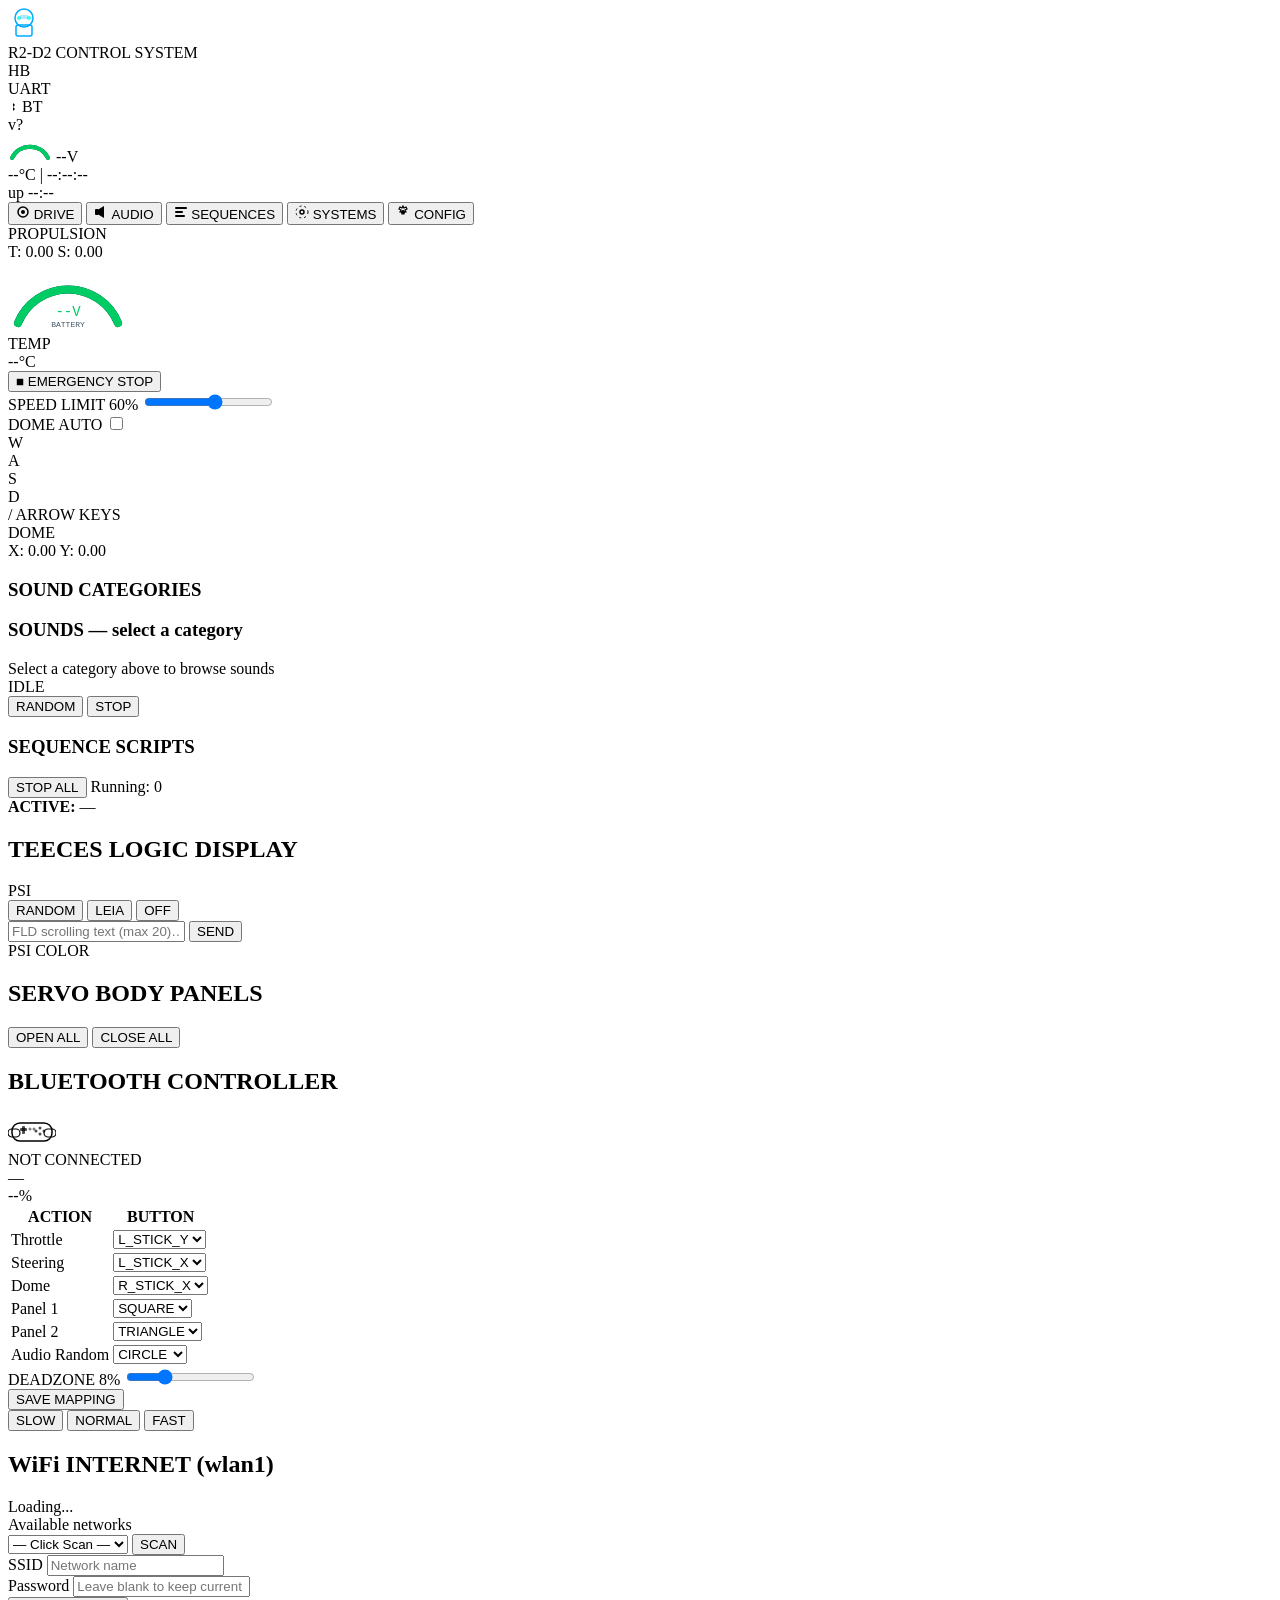
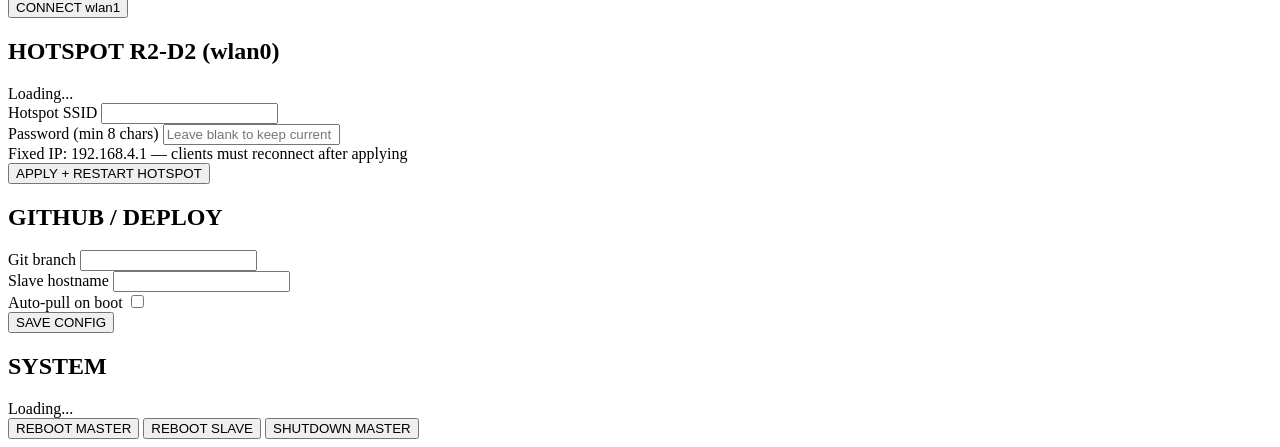
==== android/app/src/main/assets/index.html @ 84ee0443 "feat(android): remove native banner, show OFFLINE in topbar pills when disconnected" ====
<!DOCTYPE html>
<html lang="fr">
<head>
  <meta charset="UTF-8">
  <meta name="viewport" content="width=device-width, initial-scale=1.0, user-scalable=no">
  <title>R2-D2 Control System</title>
  <link rel="stylesheet" href="/static/css/style.css">
  <!-- PWA -->
  <link rel="manifest" href="{{ url_for('static', filename='manifest.json') }}">
  <meta name="theme-color" content="#00aaff">
  <meta name="apple-mobile-web-app-capable" content="yes">
  <meta name="apple-mobile-web-app-status-bar-style" content="black-translucent">
  <meta name="apple-mobile-web-app-title" content="R2-D2">
  <meta name="mobile-web-app-capable" content="yes">
</head>
<body>

<!-- ================================================================
     HEADER — Fixed holographic bar
================================================================ -->
<header class="topbar">
  <div class="topbar-brand">
    <svg class="r2-logo" width="32" height="32" viewBox="0 0 32 32">
      <circle cx="16" cy="10" r="9" fill="none" stroke="#00aaff" stroke-width="1.5"/>
      <rect x="8" y="17" width="16" height="11" rx="2" fill="none" stroke="#00aaff" stroke-width="1.5"/>
      <circle cx="11" cy="10" r="2" fill="#00ffea" opacity="0.8"/>
      <circle cx="21" cy="10" r="2" fill="#00ffea" opacity="0.8"/>
      <rect x="12" y="7" width="8" height="4" rx="1" fill="#00aaff" opacity="0.3"/>
    </svg>
    <div class="brand-text">
      <span class="brand-r2">R2-D2</span>
      <span class="brand-sub">CONTROL SYSTEM</span>
    </div>
  </div>

  <div class="topbar-center">
    <div class="status-pill error" id="pill-offline" style="display:none"><span class="pulse-dot"></span>OFFLINE</div>
    <div class="status-pill" id="pill-heartbeat">
      <span class="pulse-dot"></span>HB
    </div>
    <div class="status-pill" id="pill-uart">
      <span class="pulse-dot"></span>UART
    </div>
    <div class="status-pill" id="pill-bt">
      <svg width="10" height="10" viewBox="0 0 10 10" class="bt-icon">
        <path d="M5 1 L7 3 L5 5 L7 7 L5 9 L5 5 L3 7 L5 5 L3 3 L5 5 Z" fill="currentColor"/>
      </svg>
      BT
    </div>
    <div class="status-pill" id="pill-version">v?</div>
  </div>

  <div class="topbar-right">
    <div class="battery-mini">
      <svg id="battery-arc-mini" width="44" height="28" viewBox="0 0 44 28">
        <path d="M4 24 A20 20 0 0 1 40 24" fill="none" stroke="#1a2a3a" stroke-width="4" stroke-linecap="round"/>
        <path id="battery-arc-path" d="M4 24 A20 20 0 0 1 40 24" fill="none" stroke="#00cc66" stroke-width="4" stroke-linecap="round" stroke-dasharray="63" stroke-dashoffset="0"/>
      </svg>
      <span id="battery-pct" class="battery-pct">--V</span>
    </div>
    <div class="header-stats">
      <span id="temp-label" class="stat-val">--°C</span>
      <span class="stat-sep">|</span>
      <span id="clock-label" class="stat-val">--:--:--</span>
    </div>
    <span id="uptime-label" class="uptime-label">up --:--</span>
  </div>
</header>

<!-- ================================================================
     TAB BAR
================================================================ -->
<nav class="tabbar">
  <button class="tab active" data-tab="drive">
    <svg width="14" height="14" viewBox="0 0 14 14" class="tab-icon"><circle cx="7" cy="7" r="5" fill="none" stroke="currentColor" stroke-width="1.5"/><circle cx="7" cy="7" r="2" fill="currentColor"/></svg>
    DRIVE
  </button>
  <button class="tab" data-tab="audio">
    <svg width="14" height="14" viewBox="0 0 14 14" class="tab-icon"><rect x="1" y="4" width="4" height="6" rx="1" fill="currentColor"/><path d="M5 4 L10 1 L10 13 L5 10 Z" fill="currentColor"/></svg>
    AUDIO
  </button>
  <button class="tab" data-tab="sequences">
    <svg width="14" height="14" viewBox="0 0 14 14" class="tab-icon"><rect x="1" y="2" width="12" height="2" rx="1" fill="currentColor"/><rect x="1" y="6" width="8" height="2" rx="1" fill="currentColor"/><rect x="1" y="10" width="10" height="2" rx="1" fill="currentColor"/></svg>
    SEQUENCES
  </button>
  <button class="tab" data-tab="systems">
    <svg width="14" height="14" viewBox="0 0 14 14" class="tab-icon"><circle cx="7" cy="7" r="2" fill="none" stroke="currentColor" stroke-width="1.5"/><circle cx="7" cy="7" r="6" fill="none" stroke="currentColor" stroke-width="1" stroke-dasharray="2 3"/></svg>
    SYSTEMS
  </button>
  <button class="tab" data-tab="config">
    <svg width="14" height="14" viewBox="0 0 14 14" class="tab-icon"><circle cx="7" cy="7" r="2" fill="currentColor"/><path d="M7 1 L8 3 L10 2 L11 4 L9 5 L10 7 L8 7 L8 9 L6 9 L6 7 L4 7 L5 5 L3 4 L4 2 L6 3 Z" fill="none" stroke="currentColor" stroke-width="1.2"/></svg>
    CONFIG
  </button>
</nav>

<!-- ================================================================
     TAB 1: DRIVE
================================================================ -->
<div class="tab-content active" id="tab-drive">

  <div class="drive-layout">

    <!-- Left joystick — Propulsion -->
    <div class="joystick-panel joystick-panel-left">
      <div class="joystick-label">PROPULSION</div>
      <div class="joystick-ring" id="js-left-ring">
        <div class="joystick-crosshair"></div>
        <div class="joystick-knob" id="js-left-knob"></div>
      </div>
      <div class="joystick-vals">
        <span>T: <span id="js-left-t">0.00</span></span>
        <span>S: <span id="js-left-s">0.00</span></span>
      </div>
    </div>

    <!-- Center column -->
    <div class="drive-center">
      <!-- Status gauges row -->
      <div class="gauge-row">
        <div class="gauge-card">
          <svg id="battery-gauge-svg" width="120" height="70" viewBox="0 0 120 70">
            <path d="M10 62 A54 54 0 0 1 110 62" fill="none" stroke="#0d1e30" stroke-width="8" stroke-linecap="round"/>
            <path id="battery-gauge-arc" d="M10 62 A54 54 0 0 1 110 62" fill="none" stroke="#00cc66" stroke-width="8" stroke-linecap="round" stroke-dasharray="170" stroke-dashoffset="0"/>
            <text x="60" y="55" text-anchor="middle" fill="#00cc66" font-size="14" font-family="'Courier New',monospace" id="battery-gauge-text">--V</text>
            <text x="60" y="66" text-anchor="middle" fill="#445566" font-size="8" font-family="'Courier New',monospace">BATTERY</text>
          </svg>
        </div>
        <div class="gauge-card temp-gauge-card">
          <div class="temp-label">TEMP</div>
          <div class="temp-bar-wrap">
            <div class="temp-bar-bg">
              <div id="temp-bar-fill" class="temp-bar-fill" style="height:0%"></div>
            </div>
          </div>
          <div id="temp-val-drive" class="temp-val">--°C</div>
        </div>
      </div>

      <!-- Emergency stop -->
      <button class="estop-btn" id="estop-btn" onclick="emergencyStop()">
        <span class="estop-icon">&#9632;</span>
        <span class="estop-text">EMERGENCY STOP</span>
      </button>

      <!-- Speed + dome controls -->
      <div class="drive-controls-row">
        <div class="speed-wrap">
          <label class="ctrl-label">SPEED LIMIT <span id="speed-val" class="ctrl-val">60%</span></label>
          <input type="range" id="speed-slider" min="10" max="100" value="60"
                 oninput="setSpeed(this.value)" class="holo-slider">
        </div>
        <div class="dome-toggle-wrap">
          <label class="toggle-label">
            DOME AUTO
            <input type="checkbox" id="dome-random-ctrl" onchange="domeRandom(this.checked)">
            <span class="toggle-switch"></span>
          </label>
        </div>
      </div>

      <!-- Keyboard indicator -->
      <div class="kbd-indicator">
        <div class="kbd-row">
          <div class="kbd-key" id="kbd-w">W</div>
        </div>
        <div class="kbd-row">
          <div class="kbd-key" id="kbd-a">A</div>
          <div class="kbd-key" id="kbd-s">S</div>
          <div class="kbd-key" id="kbd-d">D</div>
        </div>
        <div class="kbd-hint-text">/ ARROW KEYS</div>
      </div>
    </div>

    <!-- Right joystick — Dome -->
    <div class="joystick-panel joystick-panel-right">
      <div class="joystick-label">DOME</div>
      <div class="joystick-ring" id="js-right-ring">
        <div class="joystick-crosshair"></div>
        <div class="joystick-knob" id="js-right-knob"></div>
      </div>
      <div class="joystick-vals">
        <span>X: <span id="js-right-x">0.00</span></span>
        <span>Y: <span id="js-right-y">0.00</span></span>
      </div>
    </div>

  </div>

</div>

<!-- ================================================================
     TAB 2: AUDIO
================================================================ -->
<div class="tab-content" id="tab-audio">
  <div class="audio-layout">

    <!-- Category pills -->
    <div class="audio-categories-wrap">
      <h3 class="section-title">SOUND CATEGORIES</h3>
      <div class="audio-categories" id="audio-categories">
        <!-- generated by JS -->
      </div>
    </div>

    <!-- Sound grid -->
    <div class="audio-sounds-wrap">
      <h3 class="section-title">SOUNDS — <span id="audio-cat-name">select a category</span></h3>
      <div class="audio-sounds-grid" id="audio-sounds-grid">
        <div class="audio-empty">Select a category above to browse sounds</div>
      </div>
    </div>

    <!-- Now playing bar -->
    <div class="now-playing-bar" id="now-playing-bar">
      <div class="waveform" id="waveform">
        <div class="waveform-bar"></div>
        <div class="waveform-bar"></div>
        <div class="waveform-bar"></div>
        <div class="waveform-bar"></div>
        <div class="waveform-bar"></div>
        <div class="waveform-bar"></div>
        <div class="waveform-bar"></div>
        <div class="waveform-bar"></div>
      </div>
      <span id="now-playing-text" class="now-playing-text">IDLE</span>
      <div class="audio-quick-btns">
        <button class="btn btn-sm" onclick="audioRandom()">RANDOM</button>
        <button class="btn btn-sm btn-danger" onclick="audioStop()">STOP</button>
      </div>
    </div>

  </div>
</div>

<!-- ================================================================
     TAB 3: SEQUENCES
================================================================ -->
<div class="tab-content" id="tab-sequences">
  <div class="sequences-layout">
    <div class="sequences-header">
      <h3 class="section-title">SEQUENCE SCRIPTS</h3>
      <div class="row">
        <button class="btn btn-danger" onclick="api('/scripts/stop_all','POST').then(()=>toast('All sequences stopped','ok'))">
          STOP ALL
        </button>
        <span class="running-label">Running: <span id="running-count">0</span></span>
      </div>
    </div>
    <div class="scripts-grid" id="script-list">
      <!-- generated by JS -->
    </div>
    <div class="running-list-wrap">
      <strong class="section-title-sm">ACTIVE:</strong>
      <span id="running-scripts" class="running-list">—</span>
    </div>
  </div>
</div>

<!-- ================================================================
     TAB 4: SYSTEMS — Teeces + Servos + BT Controller
================================================================ -->
<div class="tab-content" id="tab-systems">
  <div class="systems-grid">

    <!-- Teeces Control -->
    <section class="card systems-card">
      <h2 class="card-title">TEECES LOGIC DISPLAY</h2>

      <!-- FLD preview -->
      <div class="fld-preview" id="fld-preview">
        <div class="fld-row" id="fld-row-0"></div>
        <div class="fld-row" id="fld-row-1"></div>
        <div class="fld-row" id="fld-row-2"></div>
      </div>
      <div class="psi-preview">
        <div class="psi-label">PSI</div>
        <div class="psi-dot" id="psi-left"></div>
        <div class="psi-dot" id="psi-right"></div>
      </div>

      <!-- Mode buttons -->
      <div class="btn-group mt">
        <button class="btn btn-active" id="teeces-btn-random" onclick="teecesMode('random')">RANDOM</button>
        <button class="btn" id="teeces-btn-leia" onclick="teecesMode('leia')">LEIA</button>
        <button class="btn btn-dark" id="teeces-btn-off" onclick="teecesMode('off')">OFF</button>
      </div>

      <!-- Text input -->
      <div class="row mt">
        <input type="text" id="teeces-text" placeholder="FLD scrolling text (max 20)…"
               maxlength="20" class="input-text">
        <button class="btn" onclick="sendTeecesText()">SEND</button>
      </div>

      <!-- PSI swatches -->
      <div class="psi-swatches-label mt">PSI COLOR</div>
      <div class="psi-swatches" id="psi-swatches">
        <!-- generated by JS -->
      </div>
    </section>

    <!-- Servo Controls -->
    <section class="card systems-card">
      <h2 class="card-title">SERVO BODY PANELS</h2>
      <div class="servo-grid" id="servo-list">
        <!-- generated by JS -->
      </div>
      <div class="row mt">
        <button class="btn btn-active" onclick="api('/servo/open_all','POST').then(()=>toast('All servos open','ok'))">OPEN ALL</button>
        <button class="btn btn-dark" onclick="api('/servo/close_all','POST').then(()=>toast('All servos closed','ok'))">CLOSE ALL</button>
      </div>
    </section>

    <!-- BT Controller -->
    <section class="card systems-card">
      <h2 class="card-title">BLUETOOTH CONTROLLER</h2>
      <div class="bt-status-row">
        <svg class="gamepad-icon" width="48" height="32" viewBox="0 0 48 32">
          <rect x="4" y="8" width="40" height="18" rx="8" fill="none" stroke="currentColor" stroke-width="1.5"/>
          <rect x="0" y="14" width="12" height="8" rx="4" fill="none" stroke="currentColor" stroke-width="1.2"/>
          <rect x="36" y="14" width="12" height="8" rx="4" fill="none" stroke="currentColor" stroke-width="1.2"/>
          <rect x="14" y="11" width="3" height="8" rx="1" fill="currentColor" opacity="0.7"/>
          <rect x="12" y="13" width="7" height="3" rx="1" fill="currentColor" opacity="0.7"/>
          <circle cx="32" cy="13" r="1.5" fill="currentColor" opacity="0.7"/>
          <circle cx="36" cy="16" r="1.5" fill="currentColor" opacity="0.7"/>
          <circle cx="32" cy="19" r="1.5" fill="currentColor" opacity="0.7"/>
          <circle cx="28" cy="16" r="1.5" fill="currentColor" opacity="0.7"/>
          <circle cx="22" cy="14" r="1.5" fill="currentColor" opacity="0.5"/>
          <circle cx="26" cy="14" r="1.5" fill="currentColor" opacity="0.5"/>
        </svg>
        <div class="bt-info">
          <div id="bt-status-text" class="bt-status-text">NOT CONNECTED</div>
          <div id="bt-device-name" class="bt-device-name">—</div>
        </div>
        <div class="bt-battery-wrap">
          <div id="bt-battery-bar" class="bt-battery-bar">
            <div id="bt-battery-fill" style="width:0%"></div>
          </div>
          <span id="bt-battery-pct">--%</span>
        </div>
      </div>

      <table class="bt-mapping-table">
        <thead><tr><th>ACTION</th><th>BUTTON</th></tr></thead>
        <tbody>
          <tr><td>Throttle</td><td><select id="bt-map-throttle" class="input-text input-sm"><option>L_STICK_Y</option><option>R2</option></select></td></tr>
          <tr><td>Steering</td><td><select id="bt-map-steer" class="input-text input-sm"><option>L_STICK_X</option><option>L1/R1</option></select></td></tr>
          <tr><td>Dome</td><td><select id="bt-map-dome" class="input-text input-sm"><option>R_STICK_X</option><option>D_PAD_LR</option></select></td></tr>
          <tr><td>Panel 1</td><td><select id="bt-map-panel1" class="input-text input-sm"><option>SQUARE</option><option>Y</option><option>X</option></select></td></tr>
          <tr><td>Panel 2</td><td><select id="bt-map-panel2" class="input-text input-sm"><option>TRIANGLE</option><option>B</option><option>A</option></select></td></tr>
          <tr><td>Audio Random</td><td><select id="bt-map-audio" class="input-text input-sm"><option>CIRCLE</option><option>SELECT</option></select></td></tr>
        </tbody>
      </table>

      <div class="row mt">
        <div class="speed-wrap" style="flex:1">
          <label class="ctrl-label">DEADZONE <span id="bt-deadzone-val" class="ctrl-val">8%</span></label>
          <input type="range" id="bt-deadzone" min="0" max="30" value="8"
                 oninput="el('bt-deadzone-val').textContent=this.value+'%'" class="holo-slider">
        </div>
      </div>

      <div class="btn-group mt">
        <button class="btn" onclick="saveBTConfig()">SAVE MAPPING</button>
        <div class="speed-mode-btns">
          <button class="btn speed-mode-btn" data-mode="slow" onclick="setSpeedMode('slow')">SLOW</button>
          <button class="btn speed-mode-btn btn-active" data-mode="normal" onclick="setSpeedMode('normal')">NORMAL</button>
          <button class="btn speed-mode-btn" data-mode="fast" onclick="setSpeedMode('fast')">FAST</button>
        </div>
      </div>
    </section>

  </div>
</div>

<!-- ================================================================
     TAB 5: CONFIG — WiFi + GitHub + System
================================================================ -->
<div class="tab-content" id="tab-config">
  <div class="settings-grid">

    <!-- WiFi Internet (wlan1) -->
    <section class="card settings-card">
      <h2 class="card-title">WiFi INTERNET (wlan1)</h2>
      <div class="settings-status" id="wifi-status">Loading...</div>

      <div class="form-group">
        <label>Available networks</label>
        <div class="row">
          <select id="wifi-scan-list" class="input-text" onchange="onScanSelect(this.value)">
            <option value="">— Click Scan —</option>
          </select>
          <button class="btn" id="btn-scan" onclick="scanWifi()">SCAN</button>
        </div>
      </div>
      <div class="form-group">
        <label>SSID</label>
        <input type="text" id="wifi-ssid" class="input-text" placeholder="Network name">
      </div>
      <div class="form-group">
        <label>Password</label>
        <input type="password" id="wifi-password" class="input-text" placeholder="Leave blank to keep current">
      </div>
      <button class="btn btn-active" onclick="applyWifi()">CONNECT wlan1</button>
    </section>

    <!-- Hotspot R2-D2 (wlan0) -->
    <section class="card settings-card">
      <h2 class="card-title">HOTSPOT R2-D2 (wlan0)</h2>
      <div class="settings-status" id="hotspot-status">Loading...</div>

      <div class="form-group">
        <label>Hotspot SSID</label>
        <input type="text" id="hotspot-ssid" class="input-text">
      </div>
      <div class="form-group">
        <label>Password (min 8 chars)</label>
        <input type="password" id="hotspot-password" class="input-text"
               placeholder="Leave blank to keep current">
      </div>
      <div class="settings-note">
        Fixed IP: 192.168.4.1 — clients must reconnect after applying
      </div>
      <button class="btn btn-warn" onclick="applyHotspot()">APPLY + RESTART HOTSPOT</button>
    </section>

    <!-- GitHub / Deploy -->
    <section class="card settings-card">
      <h2 class="card-title">GITHUB / DEPLOY</h2>
      <div class="form-group">
        <label>Git branch</label>
        <input type="text" id="git-branch" class="input-text">
      </div>
      <div class="form-group">
        <label>Slave hostname</label>
        <input type="text" id="slave-host" class="input-text">
      </div>
      <div class="form-group">
        <label class="toggle-label">
          Auto-pull on boot
          <input type="checkbox" id="auto-pull">
          <span class="toggle-switch"></span>
        </label>
      </div>
      <button class="btn" onclick="saveConfig()">SAVE CONFIG</button>
    </section>

    <!-- System -->
    <section class="card settings-card">
      <h2 class="card-title">SYSTEM</h2>
      <div class="settings-status" id="system-version">Loading...</div>
      <div class="btn-group-v">
        <button class="btn btn-warn"
                onclick="confirmAction('Reboot Master?', '/system/reboot')">
          REBOOT MASTER
        </button>
        <button class="btn btn-warn"
                onclick="confirmAction('Reboot Slave?', '/system/reboot_slave')">
          REBOOT SLAVE
        </button>
        <button class="btn btn-danger"
                onclick="confirmAction('SHUTDOWN Master?', '/system/shutdown')">
          SHUTDOWN MASTER
        </button>
      </div>
    </section>

  </div>
</div>

<!-- Toast notifications -->
<div id="toast" class="toast"></div>

<script src="/static/js/app.js"></script>
<script>
  if ('serviceWorker' in navigator) {
    navigator.serviceWorker.register('/static/sw.js')
      .then(r => console.log('SW registered'))
      .catch(e => console.log('SW error:', e));
  }
</script>
</body>
</html>
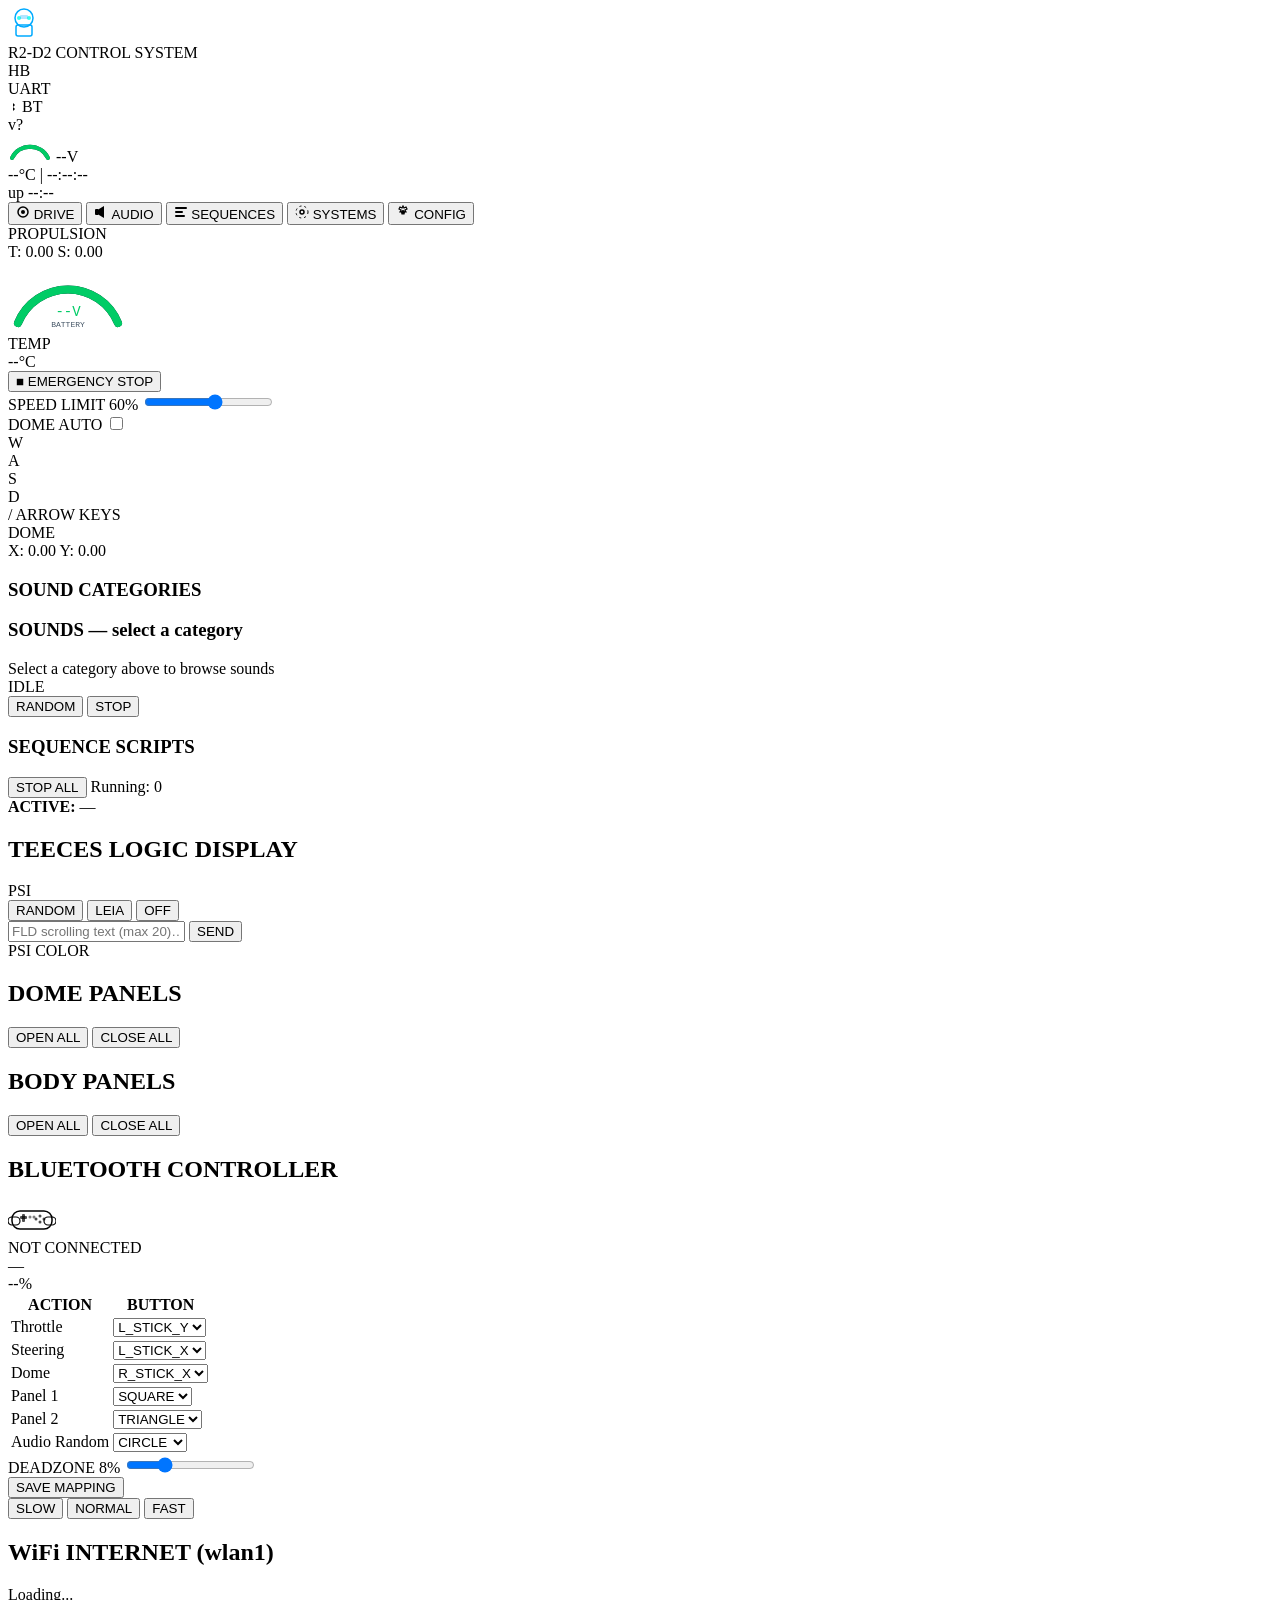
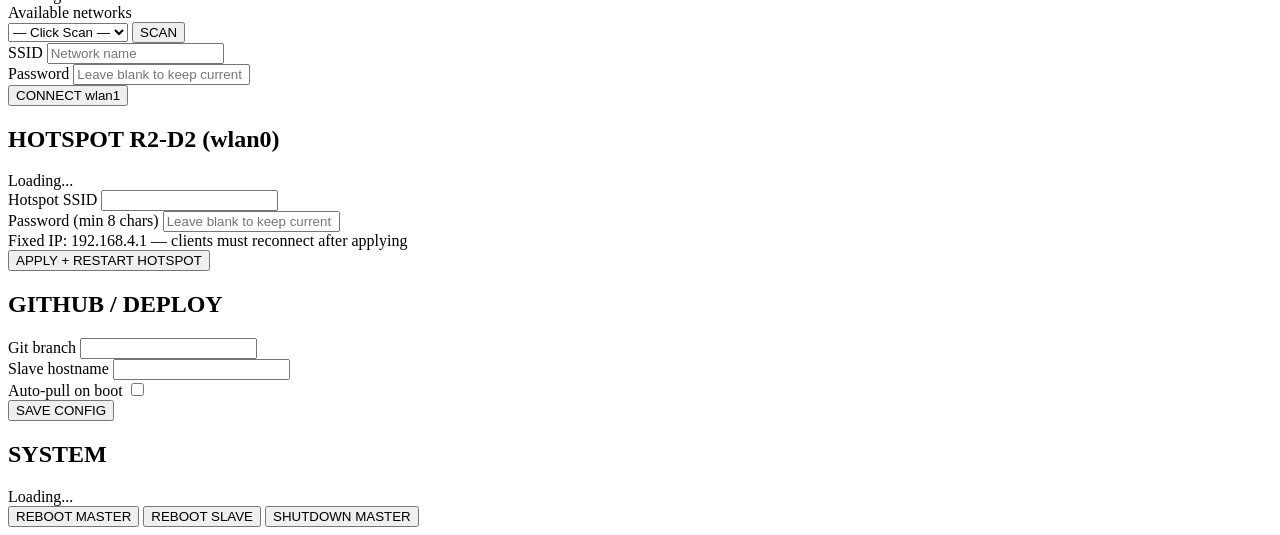
==== commit 681abb6c: "Phase 2: 11 dome + 11 body servo panels, 0-45° range - master/drivers/dome_servo_driver.py: nouveau " ====
--- a/android/app/src/main/assets/index.html
+++ b/android/app/src/main/assets/index.html
@@ -300,15 +300,27 @@
       </div>
     </section>
 
-    <!-- Servo Controls -->
+    <!-- Dome Servo Controls -->
     <section class="card systems-card">
-      <h2 class="card-title">SERVO BODY PANELS</h2>
-      <div class="servo-grid" id="servo-list">
+      <h2 class="card-title">DOME PANELS</h2>
+      <div class="servo-grid" id="dome-servo-list">
         <!-- generated by JS -->
       </div>
       <div class="row mt">
-        <button class="btn btn-active" onclick="api('/servo/open_all','POST').then(()=>toast('All servos open','ok'))">OPEN ALL</button>
-        <button class="btn btn-dark" onclick="api('/servo/close_all','POST').then(()=>toast('All servos closed','ok'))">CLOSE ALL</button>
+        <button class="btn btn-active" onclick="api('/servo/dome/open_all','POST').then(()=>toast('Dome panels open','ok'))">OPEN ALL</button>
+        <button class="btn btn-dark" onclick="api('/servo/dome/close_all','POST').then(()=>toast('Dome panels closed','ok'))">CLOSE ALL</button>
+      </div>
+    </section>
+
+    <!-- Body Servo Controls -->
+    <section class="card systems-card">
+      <h2 class="card-title">BODY PANELS</h2>
+      <div class="servo-grid" id="body-servo-list">
+        <!-- generated by JS -->
+      </div>
+      <div class="row mt">
+        <button class="btn btn-active" onclick="api('/servo/body/open_all','POST').then(()=>toast('Body panels open','ok'))">OPEN ALL</button>
+        <button class="btn btn-dark" onclick="api('/servo/body/close_all','POST').then(()=>toast('Body panels closed','ok'))">CLOSE ALL</button>
       </div>
     </section>
 
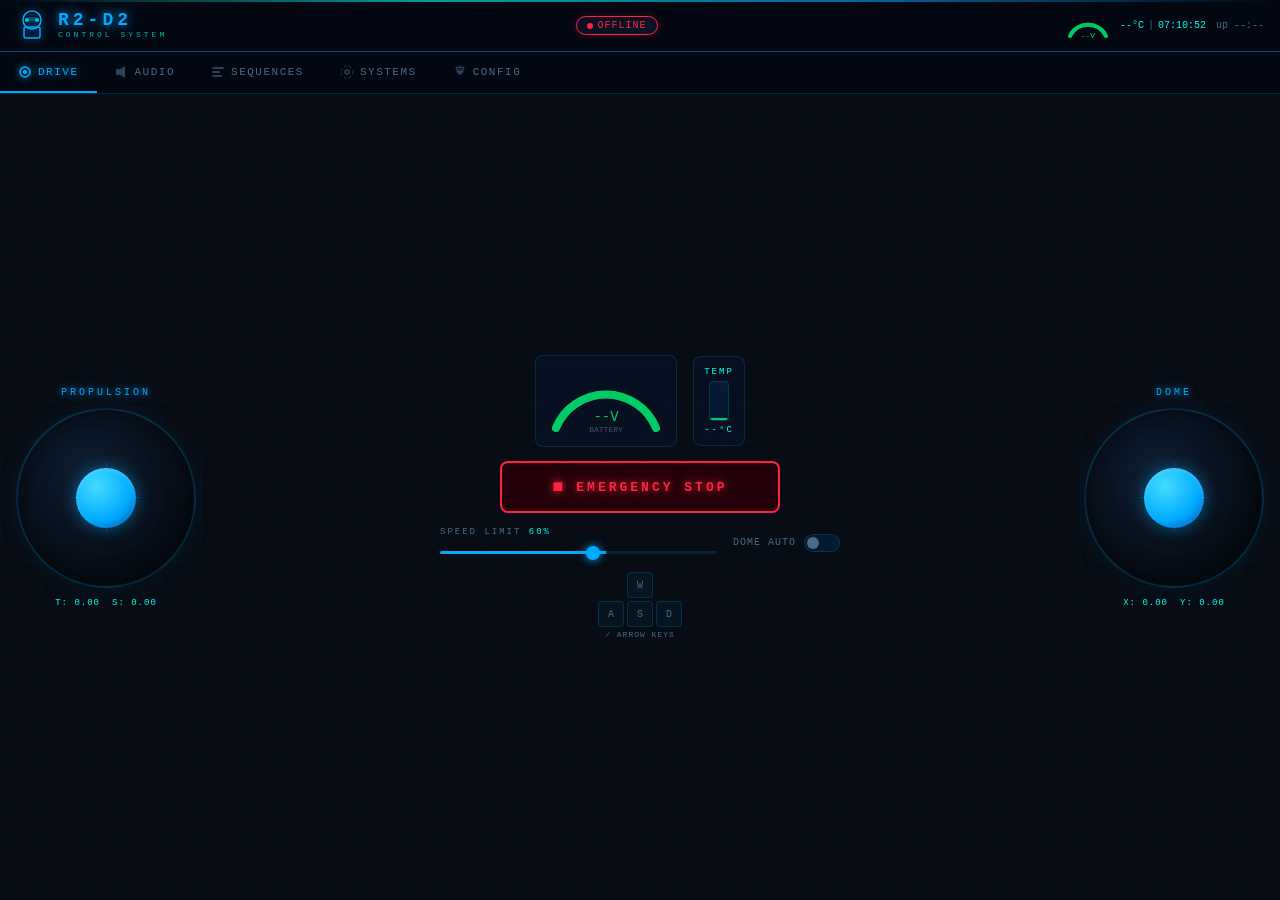
==== commit 64644aca: "Safety: gradual stop on watchdog + fix HB/UART pill semantics Gradual stop (safe_stop.py): - Ramp fr" ====
--- a/android/app/src/main/assets/index.html
+++ b/android/app/src/main/assets/index.html
@@ -4,9 +4,9 @@
   <meta charset="UTF-8">
   <meta name="viewport" content="width=device-width, initial-scale=1.0, user-scalable=no">
   <title>R2-D2 Control System</title>
-  <link rel="stylesheet" href="/static/css/style.css">
+  <link rel="stylesheet" href="css/style.css">
   <!-- PWA -->
-  <link rel="manifest" href="{{ url_for('static', filename='manifest.json') }}">
+  <link rel="manifest" href="manifest.json">
   <meta name="theme-color" content="#00aaff">
   <meta name="apple-mobile-web-app-capable" content="yes">
   <meta name="apple-mobile-web-app-status-bar-style" content="black-translucent">
@@ -35,10 +35,10 @@
 
   <div class="topbar-center">
     <div class="status-pill error" id="pill-offline" style="display:none"><span class="pulse-dot"></span>OFFLINE</div>
-    <div class="status-pill" id="pill-heartbeat">
+    <div class="status-pill" id="pill-heartbeat" title="Heartbeat App ↔ Master">
       <span class="pulse-dot"></span>HB
     </div>
-    <div class="status-pill" id="pill-uart">
+    <div class="status-pill" id="pill-uart" title="UART Master ↔ Slave">
       <span class="pulse-dot"></span>UART
     </div>
     <div class="status-pill" id="pill-bt">
@@ -484,13 +484,12 @@
 <!-- Toast notifications -->
 <div id="toast" class="toast"></div>
 
-<script src="/static/js/app.js"></script>
 <script>
-  if ('serviceWorker' in navigator) {
-    navigator.serviceWorker.register('/static/sw.js')
-      .then(r => console.log('SW registered'))
-      .catch(e => console.log('SW error:', e));
-  }
+  // Resolve API base URL: from AndroidBridge (when running in app) or empty (when served by Flask)
+  window.R2D2_API_BASE = (typeof AndroidBridge !== 'undefined' && AndroidBridge.getApiBase)
+    ? AndroidBridge.getApiBase()
+    : '';
 </script>
+<script src="js/app.js"></script>
 </body>
 </html>
--- a/android/app/src/main/assets/css/style.css
+++ b/android/app/src/main/assets/css/style.css
@@ -0,0 +1,1415 @@
+/* R2-D2 Control Dashboard — Holographic Dark Theme */
+
+:root {
+  --bg:        #080c14;
+  --bg-card:   rgba(8, 18, 35, 0.92);
+  --bg-hover:  rgba(0, 170, 255, 0.08);
+  --blue:      #00aaff;
+  --cyan:      #00ffea;
+  --green:     #00cc66;
+  --orange:    #ff8800;
+  --red:       #ff2244;
+  --gray:      #8899aa;
+  --text:      #c8d8ea;
+  --text-dim:  #4a6a8a;
+  --border:    rgba(0, 170, 255, 0.18);
+  --border-hi: rgba(0, 170, 255, 0.45);
+  --glow:      0 0 14px rgba(0, 170, 255, 0.35);
+  --glow-cyan: 0 0 14px rgba(0, 255, 234, 0.3);
+  --glow-red:  0 0 18px rgba(255, 34, 68, 0.6);
+  --radius:    8px;
+  --font:      'Courier New', Courier, monospace;
+  --topbar-h:  52px;
+  --tabbar-h:  42px;
+}
+
+*, *::before, *::after { box-sizing: border-box; margin: 0; padding: 0; }
+
+/* Animated grid background */
+body {
+  background: var(--bg);
+  color: var(--text);
+  font-family: var(--font);
+  font-size: 13px;
+  min-height: 100vh;
+  overflow-x: hidden;
+  position: relative;
+}
+
+body::before {
+  content: '';
+  position: fixed;
+  inset: 0;
+  background-image:
+    linear-gradient(rgba(0,170,255,0.03) 1px, transparent 1px),
+    linear-gradient(90deg, rgba(0,170,255,0.03) 1px, transparent 1px);
+  background-size: 40px 40px;
+  animation: grid-drift 20s linear infinite;
+  pointer-events: none;
+  z-index: 0;
+}
+
+body::after {
+  content: '';
+  position: fixed;
+  top: 0; left: 0; right: 0;
+  height: 2px;
+  background: linear-gradient(90deg, transparent, var(--cyan), var(--blue), transparent);
+  animation: scan-line 4s ease-in-out infinite;
+  pointer-events: none;
+  z-index: 999;
+  opacity: 0.6;
+}
+
+@keyframes grid-drift {
+  0%   { background-position: 0 0, 0 0; }
+  100% { background-position: 40px 40px, 40px 40px; }
+}
+
+@keyframes scan-line {
+  0%   { top: 0;    opacity: 0.6; }
+  50%  { opacity: 0.2; }
+  100% { top: 100%; opacity: 0; }
+}
+
+/* ================================================================
+   TOPBAR
+================================================================ */
+.topbar {
+  display: flex;
+  align-items: center;
+  justify-content: space-between;
+  background: rgba(4, 8, 18, 0.97);
+  border-bottom: 1px solid var(--border-hi);
+  padding: 0 16px;
+  height: var(--topbar-h);
+  position: sticky;
+  top: 0;
+  z-index: 200;
+  backdrop-filter: blur(10px);
+  gap: 12px;
+}
+
+/* Brand */
+.topbar-brand {
+  display: flex;
+  align-items: center;
+  gap: 10px;
+  flex-shrink: 0;
+}
+
+.r2-logo {
+  filter: drop-shadow(0 0 6px rgba(0,170,255,0.7));
+  animation: logo-pulse 3s ease-in-out infinite;
+}
+
+@keyframes logo-pulse {
+  0%, 100% { filter: drop-shadow(0 0 6px rgba(0,170,255,0.7)); }
+  50%       { filter: drop-shadow(0 0 14px rgba(0,255,234,0.9)); }
+}
+
+.brand-text {
+  display: flex;
+  flex-direction: column;
+  line-height: 1.1;
+}
+
+.brand-r2 {
+  font-size: 18px;
+  font-weight: bold;
+  color: var(--blue);
+  letter-spacing: 4px;
+  text-shadow: 0 0 12px var(--blue);
+}
+
+.brand-sub {
+  font-size: 8px;
+  color: var(--cyan);
+  letter-spacing: 3px;
+  opacity: 0.7;
+}
+
+/* Center status pills */
+.topbar-center {
+  display: flex;
+  gap: 8px;
+  align-items: center;
+  flex-wrap: wrap;
+  justify-content: center;
+}
+
+.status-pill {
+  display: flex;
+  align-items: center;
+  gap: 5px;
+  font-size: 10px;
+  padding: 3px 10px;
+  border-radius: 12px;
+  border: 1px solid var(--border);
+  background: rgba(10, 20, 40, 0.8);
+  color: var(--text-dim);
+  transition: all 0.35s;
+  letter-spacing: 1px;
+  white-space: nowrap;
+}
+
+.status-pill.ok    { color: var(--green); border-color: var(--green); box-shadow: 0 0 8px rgba(0,204,102,0.25); }
+.status-pill.error { color: var(--red);   border-color: var(--red);   box-shadow: 0 0 8px rgba(255,34,68,0.25); }
+.status-pill.warn  { color: var(--orange); border-color: var(--orange); }
+
+/* Animated pulse dot */
+.pulse-dot {
+  width: 6px;
+  height: 6px;
+  border-radius: 50%;
+  background: var(--text-dim);
+  display: inline-block;
+  flex-shrink: 0;
+}
+
+.status-pill.ok    .pulse-dot { background: var(--green); animation: dot-pulse 1.5s ease-in-out infinite; }
+.status-pill.error .pulse-dot { background: var(--red);   animation: dot-pulse 0.8s ease-in-out infinite; }
+
+@keyframes dot-pulse {
+  0%, 100% { opacity: 1;   transform: scale(1); }
+  50%       { opacity: 0.3; transform: scale(0.7); }
+}
+
+.bt-icon { opacity: 0.7; }
+
+/* Right section */
+.topbar-right {
+  display: flex;
+  align-items: center;
+  gap: 10px;
+  flex-shrink: 0;
+}
+
+.battery-mini {
+  position: relative;
+  width: 44px;
+  height: 28px;
+}
+
+.battery-pct {
+  position: absolute;
+  bottom: 0; left: 50%;
+  transform: translateX(-50%);
+  font-size: 8px;
+  color: var(--green);
+  white-space: nowrap;
+}
+
+.header-stats {
+  display: flex;
+  align-items: center;
+  gap: 4px;
+  font-size: 10px;
+}
+
+.stat-val  { color: var(--cyan); }
+.stat-sep  { color: var(--text-dim); }
+
+.uptime-label {
+  font-size: 10px;
+  color: var(--text-dim);
+  white-space: nowrap;
+}
+
+/* ================================================================
+   TAB BAR
+================================================================ */
+.tabbar {
+  display: flex;
+  background: rgba(4, 8, 18, 0.97);
+  border-bottom: 1px solid var(--border);
+  height: var(--tabbar-h);
+  overflow-x: auto;
+  scrollbar-width: none;
+  position: sticky;
+  top: var(--topbar-h);
+  z-index: 190;
+  backdrop-filter: blur(8px);
+}
+
+.tabbar::-webkit-scrollbar { display: none; }
+
+.tab {
+  flex: 0 0 auto;
+  background: none;
+  border: none;
+  border-bottom: 2px solid transparent;
+  color: var(--text-dim);
+  font-family: var(--font);
+  font-size: 11px;
+  padding: 0 18px;
+  height: 100%;
+  cursor: pointer;
+  white-space: nowrap;
+  transition: color 0.2s, border-color 0.2s;
+  touch-action: manipulation;
+  letter-spacing: 1.5px;
+  display: flex;
+  align-items: center;
+  gap: 6px;
+}
+
+.tab-icon { flex-shrink: 0; opacity: 0.6; transition: opacity 0.2s; }
+.tab:hover       { color: var(--text); }
+.tab:hover .tab-icon { opacity: 0.9; }
+.tab.active      { color: var(--blue); border-bottom-color: var(--blue); text-shadow: 0 0 8px var(--blue); }
+.tab.active .tab-icon { opacity: 1; filter: drop-shadow(0 0 4px var(--blue)); }
+
+/* ================================================================
+   TAB CONTENT
+================================================================ */
+.tab-content { display: none; position: relative; z-index: 1; }
+.tab-content.active { display: block; }
+
+/* ================================================================
+   DRIVE TAB
+================================================================ */
+.drive-layout {
+  display: flex;
+  align-items: center;
+  justify-content: space-between;
+  gap: 16px;
+  padding: 16px;
+  height: calc(100vh - var(--topbar-h) - var(--tabbar-h));
+  min-height: 360px;
+}
+
+.joystick-panel {
+  flex: 0 0 auto;
+  display: flex;
+  flex-direction: column;
+  align-items: center;
+  gap: 10px;
+}
+
+.joystick-label {
+  font-size: 10px;
+  letter-spacing: 3px;
+  color: var(--blue);
+  text-shadow: 0 0 8px var(--blue);
+  text-align: center;
+}
+
+.joystick-ring {
+  width: 180px;
+  height: 180px;
+  border-radius: 50%;
+  background: radial-gradient(circle at 40% 35%, #0d1e30 0%, #060b14 70%, #030810 100%);
+  border: 2px solid var(--border);
+  position: relative;
+  touch-action: none;
+  user-select: none;
+  cursor: grab;
+  flex-shrink: 0;
+  box-shadow: 0 0 24px rgba(0, 170, 255, 0.08), inset 0 0 24px rgba(0,0,0,0.5);
+  transition: border-color 0.2s, box-shadow 0.2s;
+}
+
+.joystick-crosshair {
+  position: absolute;
+  top: 50%; left: 50%;
+  transform: translate(-50%, -50%);
+  width: 100%;
+  height: 100%;
+  pointer-events: none;
+}
+
+.joystick-crosshair::before,
+.joystick-crosshair::after {
+  content: '';
+  position: absolute;
+  background: var(--border);
+}
+
+.joystick-crosshair::before {
+  width: 1px;
+  height: 40%;
+  top: 30%;
+  left: calc(50% - 0.5px);
+}
+
+.joystick-crosshair::after {
+  height: 1px;
+  width: 40%;
+  left: 30%;
+  top: calc(50% - 0.5px);
+}
+
+.joystick-ring.active {
+  border-color: var(--blue);
+  box-shadow: var(--glow), inset 0 0 24px rgba(0,0,0,0.5);
+  cursor: grabbing;
+}
+
+.joystick-knob {
+  width: 60px;
+  height: 60px;
+  border-radius: 50%;
+  background: radial-gradient(circle at 35% 30%, #44ddff, var(--blue) 60%, #0044aa);
+  position: absolute;
+  top: 50%; left: 50%;
+  transform: translate(-50%, -50%);
+  pointer-events: none;
+  box-shadow: 0 0 16px rgba(0, 170, 255, 0.5), inset 0 2px 4px rgba(255,255,255,0.2);
+  transition: box-shadow 0.1s;
+}
+
+.joystick-ring.active .joystick-knob {
+  box-shadow: 0 0 28px rgba(0, 255, 234, 0.8), inset 0 2px 4px rgba(255,255,255,0.2);
+}
+
+.joystick-vals {
+  display: flex;
+  gap: 12px;
+  font-size: 9px;
+  color: var(--text-dim);
+  letter-spacing: 1px;
+}
+
+.joystick-vals span { color: var(--cyan); }
+
+/* Drive center column */
+.drive-center {
+  flex: 1;
+  display: flex;
+  flex-direction: column;
+  align-items: center;
+  gap: 14px;
+  min-width: 0;
+  max-width: 400px;
+}
+
+.gauge-row {
+  display: flex;
+  gap: 16px;
+  align-items: center;
+}
+
+.gauge-card {
+  background: var(--bg-card);
+  border: 1px solid var(--border);
+  border-radius: var(--radius);
+  padding: 10px;
+  display: flex;
+  align-items: center;
+  justify-content: center;
+  backdrop-filter: blur(8px);
+}
+
+.temp-gauge-card {
+  flex-direction: column;
+  gap: 4px;
+}
+
+.temp-label, .temp-val {
+  font-size: 9px;
+  letter-spacing: 2px;
+  color: var(--cyan);
+  text-align: center;
+}
+
+.temp-bar-wrap {
+  display: flex;
+  align-items: flex-end;
+  height: 40px;
+}
+
+.temp-bar-bg {
+  width: 20px;
+  height: 40px;
+  background: rgba(0,170,255,0.08);
+  border: 1px solid var(--border);
+  border-radius: 4px;
+  overflow: hidden;
+  display: flex;
+  align-items: flex-end;
+}
+
+.temp-bar-fill {
+  width: 100%;
+  background: var(--green);
+  border-radius: 3px;
+  transition: height 0.5s, background 0.5s;
+  min-height: 2px;
+}
+
+/* Emergency stop */
+.estop-btn {
+  background: rgba(40, 0, 8, 0.9);
+  border: 2px solid var(--red);
+  color: var(--red);
+  font-family: var(--font);
+  font-size: 13px;
+  font-weight: bold;
+  padding: 14px 24px;
+  border-radius: var(--radius);
+  cursor: pointer;
+  letter-spacing: 3px;
+  width: 100%;
+  max-width: 280px;
+  touch-action: manipulation;
+  display: flex;
+  align-items: center;
+  justify-content: center;
+  gap: 10px;
+  animation: estop-glow 2s ease-in-out infinite;
+  text-shadow: 0 0 8px var(--red);
+  transition: background 0.1s;
+}
+
+@keyframes estop-glow {
+  0%, 100% { box-shadow: var(--glow-red); }
+  50%       { box-shadow: 0 0 30px rgba(255,34,68,0.8), 0 0 60px rgba(255,34,68,0.3); }
+}
+
+.estop-btn:hover, .estop-btn:active {
+  background: var(--red);
+  color: #fff;
+  text-shadow: none;
+}
+
+.estop-icon { font-size: 18px; }
+
+/* Drive controls row */
+.drive-controls-row {
+  display: flex;
+  gap: 16px;
+  align-items: center;
+  flex-wrap: wrap;
+  justify-content: center;
+  width: 100%;
+}
+
+.speed-wrap {
+  flex: 1;
+  min-width: 120px;
+}
+
+.ctrl-label {
+  display: block;
+  font-size: 9px;
+  letter-spacing: 2px;
+  color: var(--text-dim);
+  margin-bottom: 6px;
+}
+
+.ctrl-val {
+  color: var(--cyan);
+}
+
+.holo-slider {
+  width: 100%;
+  height: 3px;
+  -webkit-appearance: none;
+  appearance: none;
+  background: linear-gradient(to right, var(--blue) var(--val, 60%), rgba(0,170,255,0.15) var(--val, 60%));
+  border-radius: 2px;
+  outline: none;
+}
+
+.holo-slider::-webkit-slider-thumb {
+  -webkit-appearance: none;
+  width: 14px;
+  height: 14px;
+  border-radius: 50%;
+  background: var(--blue);
+  cursor: pointer;
+  box-shadow: 0 0 8px var(--blue);
+}
+
+.holo-slider::-moz-range-thumb {
+  width: 14px;
+  height: 14px;
+  border-radius: 50%;
+  background: var(--blue);
+  cursor: pointer;
+  border: none;
+  box-shadow: 0 0 8px var(--blue);
+}
+
+.dome-toggle-wrap {
+  flex-shrink: 0;
+}
+
+/* Keyboard indicator */
+.kbd-indicator {
+  display: flex;
+  flex-direction: column;
+  align-items: center;
+  gap: 3px;
+}
+
+.kbd-row {
+  display: flex;
+  gap: 3px;
+}
+
+.kbd-key {
+  width: 26px;
+  height: 26px;
+  background: rgba(0,170,255,0.06);
+  border: 1px solid var(--border);
+  border-radius: 4px;
+  display: flex;
+  align-items: center;
+  justify-content: center;
+  font-size: 10px;
+  color: var(--text-dim);
+  transition: all 0.1s;
+  letter-spacing: 0;
+}
+
+.kbd-key.active {
+  background: rgba(0,170,255,0.2);
+  border-color: var(--blue);
+  color: var(--blue);
+  box-shadow: 0 0 8px rgba(0,170,255,0.3);
+}
+
+.kbd-hint-text {
+  font-size: 8px;
+  color: var(--text-dim);
+  letter-spacing: 1px;
+}
+
+/* Responsive drive */
+@media (max-width: 600px) {
+  .drive-layout { gap: 8px; padding: 8px; }
+  .joystick-ring { width: 130px; height: 130px; }
+  .joystick-knob { width: 44px; height: 44px; }
+  .joystick-vals { display: none; }
+  .gauge-row { display: none; }
+  .kbd-indicator { display: none; }
+  .drive-center { gap: 10px; }
+}
+
+@media (max-width: 420px) {
+  .joystick-ring { width: 110px; height: 110px; }
+  .joystick-knob { width: 38px; height: 38px; }
+}
+
+/* ================================================================
+   AUDIO TAB
+================================================================ */
+.audio-layout {
+  display: flex;
+  flex-direction: column;
+  height: calc(100vh - var(--topbar-h) - var(--tabbar-h));
+  overflow: hidden;
+}
+
+.audio-categories-wrap {
+  padding: 12px 16px 8px;
+  flex-shrink: 0;
+}
+
+.audio-categories {
+  display: flex;
+  flex-wrap: wrap;
+  gap: 6px;
+  margin-top: 8px;
+}
+
+.category-pill {
+  padding: 8px 16px;
+  border-radius: 24px;
+  border: 1px solid var(--border);
+  background: rgba(10, 20, 40, 0.7);
+  color: var(--text-dim);
+  cursor: pointer;
+  font-family: var(--font);
+  font-size: 12px;
+  font-weight: 600;
+  letter-spacing: 0.5px;
+  transition: all 0.2s;
+  touch-action: manipulation;
+  display: flex;
+  align-items: center;
+  gap: 6px;
+  white-space: nowrap;
+  border-left: 3px solid var(--cat-color, var(--border));
+}
+.category-pill .cat-icon  { font-size: 14px; line-height: 1; }
+.category-pill .cat-label { font-size: 11px; text-transform: uppercase; letter-spacing: 1px; }
+.category-pill .cat-count {
+  font-size: 9px;
+  background: rgba(255,255,255,0.08);
+  border-radius: 10px;
+  padding: 1px 6px;
+  opacity: 0.7;
+}
+
+.category-pill:hover {
+  border-color: var(--cat-color, var(--blue));
+  color: var(--cat-color, var(--blue));
+  background: rgba(255,255,255,0.05);
+  box-shadow: 0 0 8px rgba(0,170,255,0.15);
+}
+
+.category-pill.active {
+  background: rgba(0,170,255,0.12);
+  border-color: var(--cat-color, var(--blue));
+  border-left-color: var(--cat-color, var(--blue));
+  color: var(--cat-color, var(--blue));
+  box-shadow: 0 0 12px rgba(0,170,255,0.25);
+}
+
+.audio-sounds-wrap {
+  flex: 1;
+  overflow-y: auto;
+  padding: 0 16px 8px;
+  scrollbar-width: thin;
+  scrollbar-color: var(--border) transparent;
+}
+
+.audio-sounds-wrap h4 {
+  font-size: 11px;
+  color: var(--text-dim);
+  letter-spacing: 2px;
+  margin: 0 0 8px 0;
+}
+.audio-sounds-wrap h4 span { color: inherit; }
+
+.audio-sounds-grid {
+  display: grid;
+  grid-template-columns: repeat(auto-fill, minmax(64px, 1fr));
+  gap: 6px;
+  margin-top: 4px;
+}
+
+.sound-btn {
+  padding: 10px 6px;
+  background: rgba(10, 20, 40, 0.7);
+  border: 1px solid var(--border);
+  border-radius: var(--radius);
+  color: var(--text);
+  cursor: pointer;
+  font-family: var(--font);
+  font-size: 11px;
+  font-weight: 600;
+  text-align: center;
+  transition: all 0.15s;
+  touch-action: manipulation;
+  overflow: hidden;
+  text-overflow: ellipsis;
+  white-space: nowrap;
+}
+
+.sound-btn:hover {
+  background: rgba(0,170,255,0.1);
+  border-color: var(--blue);
+  color: var(--blue);
+  transform: translateY(-1px);
+  box-shadow: 0 4px 12px rgba(0,170,255,0.2);
+}
+
+.sound-btn:active {
+  transform: translateY(0);
+  background: rgba(0,170,255,0.25);
+}
+
+/* Bouton RANDOM plus visible */
+.sound-btn-random {
+  grid-column: 1 / -1;
+  background: rgba(255, 170, 0, 0.08);
+  border-color: rgba(255, 170, 0, 0.3);
+  color: #ffaa00;
+  font-size: 12px;
+  padding: 10px;
+}
+.sound-btn-random:hover {
+  background: rgba(255, 170, 0, 0.18);
+  border-color: #ffaa00;
+  color: #ffaa00;
+}
+
+.sounds-loading {
+  color: var(--text-dim);
+  font-size: 11px;
+  padding: 16px;
+  text-align: center;
+  letter-spacing: 2px;
+}
+
+.audio-empty {
+  color: var(--text-dim);
+  font-size: 11px;
+  padding: 24px;
+  text-align: center;
+  letter-spacing: 1px;
+}
+
+/* Now playing bar */
+.now-playing-bar {
+  flex-shrink: 0;
+  display: flex;
+  align-items: center;
+  gap: 14px;
+  padding: 10px 16px;
+  background: rgba(4, 8, 18, 0.95);
+  border-top: 1px solid var(--border);
+  backdrop-filter: blur(8px);
+}
+
+/* Waveform animation */
+.waveform {
+  display: flex;
+  align-items: center;
+  gap: 2px;
+  height: 24px;
+  flex-shrink: 0;
+}
+
+.waveform-bar {
+  width: 3px;
+  height: 4px;
+  background: var(--blue);
+  border-radius: 2px;
+  transition: background 0.3s;
+}
+
+.waveform.playing .waveform-bar:nth-child(1) { animation: wave 0.8s ease-in-out infinite 0.0s; }
+.waveform.playing .waveform-bar:nth-child(2) { animation: wave 0.8s ease-in-out infinite 0.1s; }
+.waveform.playing .waveform-bar:nth-child(3) { animation: wave 0.8s ease-in-out infinite 0.2s; }
+.waveform.playing .waveform-bar:nth-child(4) { animation: wave 0.8s ease-in-out infinite 0.3s; }
+.waveform.playing .waveform-bar:nth-child(5) { animation: wave 0.8s ease-in-out infinite 0.25s; }
+.waveform.playing .waveform-bar:nth-child(6) { animation: wave 0.8s ease-in-out infinite 0.15s; }
+.waveform.playing .waveform-bar:nth-child(7) { animation: wave 0.8s ease-in-out infinite 0.05s; }
+.waveform.playing .waveform-bar:nth-child(8) { animation: wave 0.8s ease-in-out infinite 0.35s; }
+
+@keyframes wave {
+  0%, 100% { height: 4px; opacity: 0.5; }
+  50%       { height: 20px; opacity: 1.0; }
+}
+
+.now-playing-text {
+  flex: 1;
+  font-size: 11px;
+  color: var(--cyan);
+  letter-spacing: 1px;
+  overflow: hidden;
+  text-overflow: ellipsis;
+  white-space: nowrap;
+}
+
+.audio-quick-btns {
+  display: flex;
+  gap: 8px;
+  flex-shrink: 0;
+}
+
+/* ================================================================
+   SEQUENCES TAB
+================================================================ */
+.sequences-layout {
+  padding: 16px;
+  height: calc(100vh - var(--topbar-h) - var(--tabbar-h));
+  overflow-y: auto;
+}
+
+.sequences-header {
+  display: flex;
+  align-items: center;
+  justify-content: space-between;
+  margin-bottom: 16px;
+  flex-wrap: wrap;
+  gap: 8px;
+}
+
+.scripts-grid {
+  display: grid;
+  grid-template-columns: repeat(auto-fill, minmax(220px, 1fr));
+  gap: 12px;
+}
+
+.script-card {
+  background: var(--bg-card);
+  border: 1px solid var(--border);
+  border-radius: var(--radius);
+  padding: 14px;
+  transition: border-color 0.2s, box-shadow 0.2s;
+  backdrop-filter: blur(8px);
+}
+
+.script-card:hover {
+  border-color: var(--border-hi);
+  box-shadow: var(--glow);
+}
+
+.script-card.running {
+  border-color: var(--green);
+  box-shadow: 0 0 12px rgba(0,204,102,0.25);
+  animation: script-run-pulse 2s ease-in-out infinite;
+}
+
+@keyframes script-run-pulse {
+  0%, 100% { box-shadow: 0 0 12px rgba(0,204,102,0.25); }
+  50%       { box-shadow: 0 0 24px rgba(0,204,102,0.5); }
+}
+
+.script-name {
+  font-size: 13px;
+  color: var(--blue);
+  letter-spacing: 1px;
+  margin-bottom: 4px;
+}
+
+.script-desc {
+  font-size: 10px;
+  color: var(--text-dim);
+  margin-bottom: 10px;
+  letter-spacing: 0.5px;
+}
+
+.script-btns {
+  display: flex;
+  gap: 6px;
+  align-items: center;
+}
+
+.running-indicator {
+  width: 8px;
+  height: 8px;
+  border-radius: 50%;
+  background: var(--green);
+  display: none;
+  box-shadow: 0 0 6px var(--green);
+  animation: dot-pulse 1s ease-in-out infinite;
+}
+
+.script-card.running .running-indicator { display: block; }
+
+.running-label {
+  font-size: 11px;
+  color: var(--text-dim);
+}
+
+.running-list-wrap {
+  margin-top: 16px;
+  font-size: 11px;
+  color: var(--text-dim);
+}
+
+.running-list {
+  color: var(--green);
+}
+
+/* ================================================================
+   SYSTEMS TAB
+================================================================ */
+.systems-grid {
+  display: grid;
+  grid-template-columns: repeat(auto-fill, minmax(300px, 1fr));
+  gap: 16px;
+  padding: 16px;
+  max-width: 1400px;
+  margin: 0 auto;
+}
+
+/* Teeces FLD preview */
+.fld-preview {
+  background: rgba(0, 0, 0, 0.6);
+  border: 1px solid var(--border);
+  border-radius: 6px;
+  padding: 10px;
+  margin-bottom: 10px;
+}
+
+.fld-row {
+  display: flex;
+  gap: 4px;
+  margin-bottom: 4px;
+  justify-content: center;
+}
+
+.fld-dot {
+  width: 10px;
+  height: 10px;
+  border-radius: 50%;
+  background: rgba(0,170,255,0.15);
+  transition: background 0.3s;
+}
+
+.fld-dot.lit {
+  background: var(--blue);
+  box-shadow: 0 0 6px var(--blue);
+}
+
+/* FLD animation modes */
+.fld-preview.mode-random .fld-dot { animation: logic-pulse 1.2s ease-in-out infinite; }
+.fld-preview.mode-random .fld-dot:nth-child(2n)   { animation-delay: 0.2s; }
+.fld-preview.mode-random .fld-dot:nth-child(3n)   { animation-delay: 0.4s; }
+.fld-preview.mode-random .fld-dot:nth-child(4n)   { animation-delay: 0.6s; }
+.fld-preview.mode-random .fld-dot:nth-child(5n)   { animation-delay: 0.8s; }
+.fld-preview.mode-random .fld-dot:nth-child(7n)   { animation-delay: 0.3s; }
+.fld-preview.mode-random .fld-dot:nth-child(9n)   { animation-delay: 0.7s; }
+
+.fld-preview.mode-leia   .fld-dot { animation: logic-leia 2s linear infinite; }
+.fld-preview.mode-leia   .fld-dot:nth-child(odd)  { animation-delay: 0.5s; }
+
+.fld-preview.mode-off    .fld-dot { opacity: 0.05; animation: none; }
+
+@keyframes logic-pulse {
+  0%, 100% { opacity: 0.2; }
+  50%       { opacity: 1.0; }
+}
+
+@keyframes logic-leia {
+  0%   { opacity: 1.0; background: #8844ff; box-shadow: 0 0 6px #8844ff; }
+  50%  { opacity: 0.3; }
+  100% { opacity: 1.0; background: #8844ff; box-shadow: 0 0 6px #8844ff; }
+}
+
+/* PSI preview */
+.psi-preview {
+  display: flex;
+  align-items: center;
+  gap: 10px;
+  margin-bottom: 12px;
+}
+
+.psi-label {
+  font-size: 9px;
+  letter-spacing: 2px;
+  color: var(--text-dim);
+}
+
+.psi-dot {
+  width: 22px;
+  height: 22px;
+  border-radius: 50%;
+  background: var(--blue);
+  box-shadow: 0 0 10px var(--blue);
+  animation: psi-animate 2s ease-in-out infinite;
+  transition: background 0.5s, box-shadow 0.5s;
+}
+
+.psi-dot:last-child { animation-delay: 0.4s; }
+
+@keyframes psi-animate {
+  0%, 100% { opacity: 1; transform: scale(1); }
+  50%       { opacity: 0.4; transform: scale(0.85); }
+}
+
+/* PSI swatches */
+.psi-swatches-label {
+  font-size: 9px;
+  letter-spacing: 2px;
+  color: var(--text-dim);
+  margin-bottom: 6px;
+}
+
+.psi-swatches {
+  display: flex;
+  gap: 6px;
+  flex-wrap: wrap;
+}
+
+.psi-swatch {
+  width: 28px;
+  height: 28px;
+  border-radius: 50%;
+  cursor: pointer;
+  border: 2px solid transparent;
+  transition: all 0.2s;
+  box-shadow: 0 0 8px rgba(0,0,0,0.5);
+}
+
+.psi-swatch:hover, .psi-swatch.active {
+  border-color: white;
+  transform: scale(1.2);
+}
+
+/* Servo grid */
+.servo-grid {
+  display: flex;
+  flex-direction: column;
+  gap: 8px;
+}
+
+.servo-row {
+  display: flex;
+  align-items: center;
+  gap: 8px;
+  padding: 6px 0;
+  border-bottom: 1px solid rgba(0,170,255,0.06);
+}
+
+.servo-name {
+  flex: 1;
+  font-size: 11px;
+  color: var(--text-dim);
+  letter-spacing: 0.5px;
+  text-transform: uppercase;
+}
+
+.servo-pos-bar {
+  width: 40px;
+  height: 4px;
+  background: var(--border);
+  border-radius: 2px;
+  position: relative;
+  overflow: hidden;
+}
+
+.servo-pos-fill {
+  height: 100%;
+  background: var(--blue);
+  border-radius: 2px;
+  transition: width 0.4s;
+  width: 0%;
+}
+
+/* BT Controller */
+.bt-status-row {
+  display: flex;
+  align-items: center;
+  gap: 14px;
+  margin-bottom: 14px;
+  padding: 10px;
+  background: rgba(0, 0, 0, 0.3);
+  border: 1px solid var(--border);
+  border-radius: var(--radius);
+}
+
+.gamepad-icon {
+  color: var(--text-dim);
+  flex-shrink: 0;
+  transition: color 0.3s, filter 0.3s;
+}
+
+.gamepad-icon.connected {
+  color: var(--green);
+  filter: drop-shadow(0 0 6px var(--green));
+}
+
+.bt-info { flex: 1; }
+
+.bt-status-text {
+  font-size: 11px;
+  color: var(--text-dim);
+  letter-spacing: 1px;
+}
+
+.bt-status-text.connected { color: var(--green); }
+
+.bt-device-name {
+  font-size: 10px;
+  color: var(--cyan);
+  margin-top: 2px;
+}
+
+.bt-battery-wrap {
+  display: flex;
+  align-items: center;
+  gap: 6px;
+  flex-direction: column;
+  flex-shrink: 0;
+}
+
+.bt-battery-bar {
+  width: 30px;
+  height: 10px;
+  background: rgba(0,170,255,0.1);
+  border: 1px solid var(--border);
+  border-radius: 3px;
+  overflow: hidden;
+}
+
+.bt-battery-bar div {
+  height: 100%;
+  background: var(--green);
+  border-radius: 2px;
+  transition: width 0.5s, background 0.5s;
+}
+
+.bt-battery-pct {
+  font-size: 9px;
+  color: var(--text-dim);
+}
+
+.bt-mapping-table {
+  width: 100%;
+  border-collapse: collapse;
+  font-size: 11px;
+  margin-bottom: 10px;
+}
+
+.bt-mapping-table th {
+  text-align: left;
+  color: var(--text-dim);
+  font-size: 9px;
+  letter-spacing: 2px;
+  padding: 4px 6px;
+  border-bottom: 1px solid var(--border);
+}
+
+.bt-mapping-table td {
+  padding: 5px 6px;
+  border-bottom: 1px solid rgba(0,170,255,0.05);
+  color: var(--text-dim);
+}
+
+.bt-mapping-table td:first-child { color: var(--text); }
+
+.speed-mode-btns {
+  display: flex;
+  gap: 4px;
+}
+
+.speed-mode-btn { font-size: 10px; padding: 6px 10px; letter-spacing: 1px; }
+
+/* ================================================================
+   GENERIC CARDS
+================================================================ */
+.card {
+  background: var(--bg-card);
+  border: 1px solid var(--border);
+  border-radius: var(--radius);
+  padding: 16px;
+  backdrop-filter: blur(8px);
+  transition: border-color 0.2s, box-shadow 0.2s;
+}
+
+.card:hover {
+  border-color: var(--border-hi);
+  box-shadow: var(--glow);
+}
+
+.card-title, .card h2 {
+  font-size: 11px;
+  letter-spacing: 2px;
+  color: var(--blue);
+  margin-bottom: 14px;
+  padding-bottom: 8px;
+  border-bottom: 1px solid var(--border);
+  text-shadow: 0 0 8px rgba(0,170,255,0.4);
+}
+
+/* ================================================================
+   BUTTONS
+================================================================ */
+.btn {
+  background: rgba(0, 40, 80, 0.5);
+  color: var(--text);
+  border: 1px solid var(--border);
+  border-radius: var(--radius);
+  padding: 8px 14px;
+  cursor: pointer;
+  font-family: var(--font);
+  font-size: 11px;
+  letter-spacing: 1px;
+  transition: background 0.15s, border-color 0.15s, box-shadow 0.15s;
+  user-select: none;
+  touch-action: manipulation;
+  white-space: nowrap;
+}
+
+.btn:hover {
+  background: rgba(0, 100, 200, 0.3);
+  border-color: var(--blue);
+  color: var(--blue);
+  box-shadow: 0 0 8px rgba(0,170,255,0.2);
+}
+
+.btn:active { opacity: 0.7; }
+
+.btn.btn-sm    { padding: 5px 10px; font-size: 10px; }
+.btn.btn-active { background: rgba(0, 100, 200, 0.3); border-color: var(--blue); color: var(--blue); }
+.btn.btn-dark   { background: rgba(0, 0, 0, 0.4); }
+.btn.btn-danger { background: rgba(60, 0, 15, 0.6); border-color: var(--red); color: var(--red); }
+.btn.btn-danger:hover { background: var(--red); color: #fff; box-shadow: 0 0 12px rgba(255,34,68,0.4); }
+.btn.btn-warn   { background: rgba(50, 25, 0, 0.6); border-color: var(--orange); color: var(--orange); }
+.btn.btn-warn:hover   { background: var(--orange); color: #000; }
+
+.btn-group   { display: flex; gap: 8px; flex-wrap: wrap; }
+.btn-group-v { display: flex; flex-direction: column; gap: 8px; }
+.row         { display: flex; gap: 8px; align-items: center; flex-wrap: wrap; }
+.mt          { margin-top: 12px; }
+
+/* ================================================================
+   SECTION TITLES
+================================================================ */
+.section-title {
+  font-size: 10px;
+  letter-spacing: 3px;
+  color: var(--blue);
+  text-shadow: 0 0 8px rgba(0,170,255,0.4);
+}
+
+.section-title-sm {
+  font-size: 9px;
+  letter-spacing: 2px;
+  color: var(--text-dim);
+}
+
+/* ================================================================
+   TOGGLE
+================================================================ */
+.toggle-label {
+  display: flex;
+  align-items: center;
+  gap: 8px;
+  cursor: pointer;
+  font-size: 10px;
+  color: var(--text-dim);
+  letter-spacing: 1px;
+}
+
+.toggle-label input { display: none; }
+
+.toggle-switch {
+  width: 36px;
+  height: 18px;
+  background: rgba(0, 40, 80, 0.5);
+  border: 1px solid var(--border);
+  border-radius: 9px;
+  position: relative;
+  transition: background 0.2s;
+  flex-shrink: 0;
+}
+
+.toggle-switch::after {
+  content: '';
+  position: absolute;
+  width: 12px; height: 12px;
+  background: var(--text-dim);
+  border-radius: 50%;
+  top: 2px; left: 2px;
+  transition: left 0.2s, background 0.2s;
+}
+
+.toggle-label input:checked + .toggle-switch {
+  background: rgba(0, 100, 200, 0.4);
+  border-color: var(--blue);
+}
+
+.toggle-label input:checked + .toggle-switch::after {
+  left: 20px;
+  background: var(--blue);
+  box-shadow: 0 0 6px var(--blue);
+}
+
+/* ================================================================
+   INPUTS
+================================================================ */
+.input-text {
+  flex: 1;
+  min-width: 0;
+  background: rgba(0, 10, 25, 0.8);
+  border: 1px solid var(--border);
+  border-radius: var(--radius);
+  padding: 7px 10px;
+  color: var(--text);
+  font-family: var(--font);
+  font-size: 11px;
+  transition: border-color 0.2s;
+}
+
+.input-text:focus {
+  outline: none;
+  border-color: var(--blue);
+  box-shadow: 0 0 8px rgba(0,170,255,0.2);
+}
+
+.input-sm { padding: 4px 6px; font-size: 10px; }
+
+select.input-text { cursor: pointer; }
+select.input-text option { background: #0a1525; }
+
+/* ================================================================
+   SETTINGS / CONFIG TAB
+================================================================ */
+.settings-grid {
+  display: grid;
+  grid-template-columns: repeat(auto-fill, minmax(300px, 1fr));
+  gap: 16px;
+  padding: 16px;
+  max-width: 1200px;
+  margin: 0 auto;
+}
+
+.settings-card { }
+
+.form-group { margin-bottom: 12px; }
+
+.form-group > label:not(.toggle-label) {
+  display: block;
+  font-size: 9px;
+  letter-spacing: 2px;
+  color: var(--text-dim);
+  margin-bottom: 5px;
+}
+
+.settings-status {
+  font-size: 11px;
+  padding: 8px 10px;
+  background: rgba(0, 0, 0, 0.4);
+  border: 1px solid var(--border);
+  border-radius: var(--radius);
+  margin-bottom: 12px;
+  color: var(--text-dim);
+  line-height: 1.6;
+}
+
+.settings-status.ok    { border-color: var(--green); color: var(--green); }
+.settings-status.error { border-color: var(--red);   color: var(--red); }
+
+.settings-note {
+  font-size: 10px;
+  color: var(--orange);
+  margin-bottom: 12px;
+  line-height: 1.5;
+  letter-spacing: 0.5px;
+}
+
+/* ================================================================
+   TOAST NOTIFICATIONS
+================================================================ */
+.toast {
+  position: fixed;
+  bottom: 24px;
+  left: 50%;
+  transform: translateX(-50%) translateY(16px);
+  background: rgba(8, 18, 35, 0.97);
+  border: 1px solid var(--border);
+  border-radius: var(--radius);
+  padding: 10px 22px;
+  font-size: 11px;
+  letter-spacing: 1px;
+  color: var(--text);
+  opacity: 0;
+  pointer-events: none;
+  z-index: 500;
+  transition: opacity 0.25s, transform 0.25s;
+  white-space: nowrap;
+  max-width: 90vw;
+  text-align: center;
+  backdrop-filter: blur(12px);
+}
+
+.toast.show        { opacity: 1; transform: translateX(-50%) translateY(0); }
+.toast.toast-ok    { border-color: var(--green);  color: var(--green);  box-shadow: 0 0 12px rgba(0,204,102,0.3); }
+.toast.toast-error { border-color: var(--red);    color: var(--red);    box-shadow: 0 0 12px rgba(255,34,68,0.3); }
+.toast.toast-warn  { border-color: var(--orange); color: var(--orange); box-shadow: 0 0 12px rgba(255,136,0,0.3); }
+.toast.toast-info  { border-color: var(--blue);   color: var(--blue);   box-shadow: 0 0 12px rgba(0,170,255,0.3); }
+
+/* ================================================================
+   RESPONSIVE
+================================================================ */
+@media (max-width: 768px) {
+  .systems-grid  { grid-template-columns: 1fr; }
+  .settings-grid { grid-template-columns: 1fr; }
+  .scripts-grid  { grid-template-columns: repeat(auto-fill, minmax(160px, 1fr)); }
+}
+
+@media (max-width: 500px) {
+  .topbar-center { display: none; }
+  .scripts-grid  { grid-template-columns: 1fr; }
+  .audio-sounds-grid { grid-template-columns: repeat(auto-fill, minmax(100px, 1fr)); }
+}
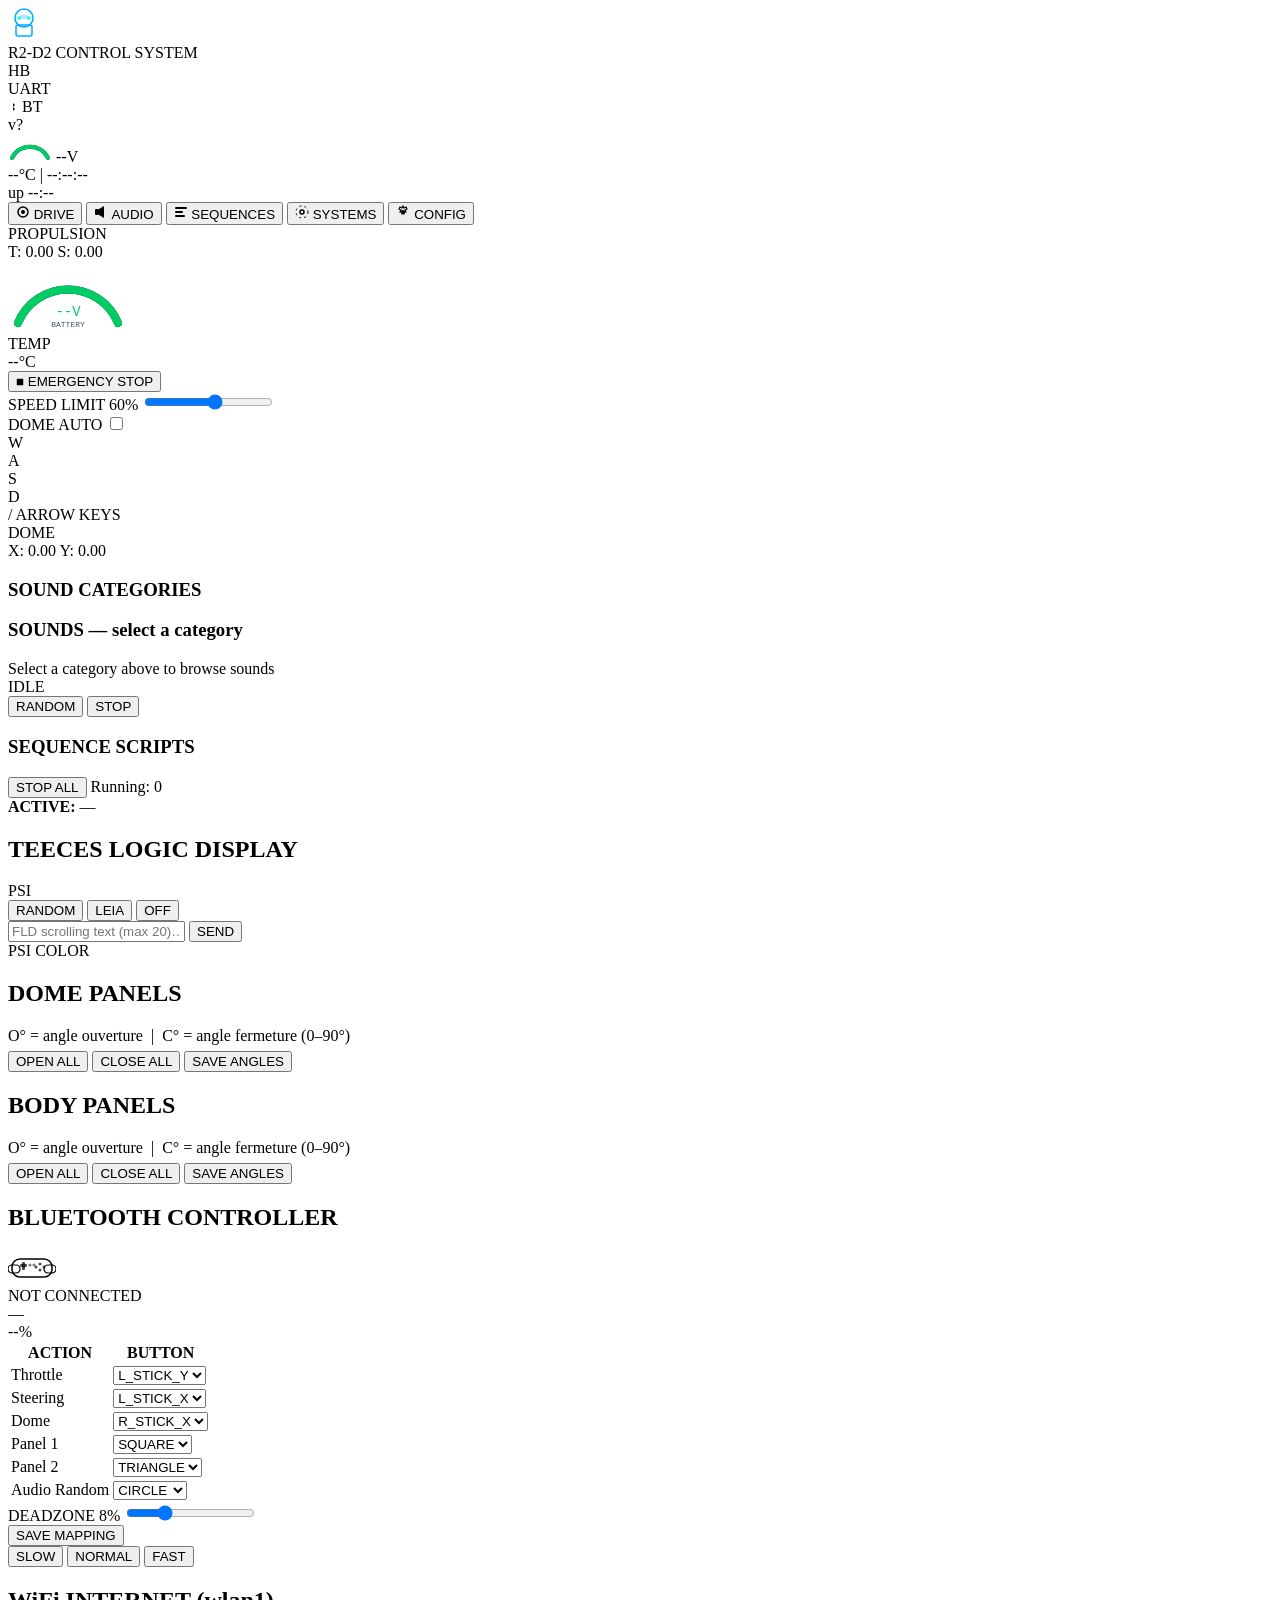
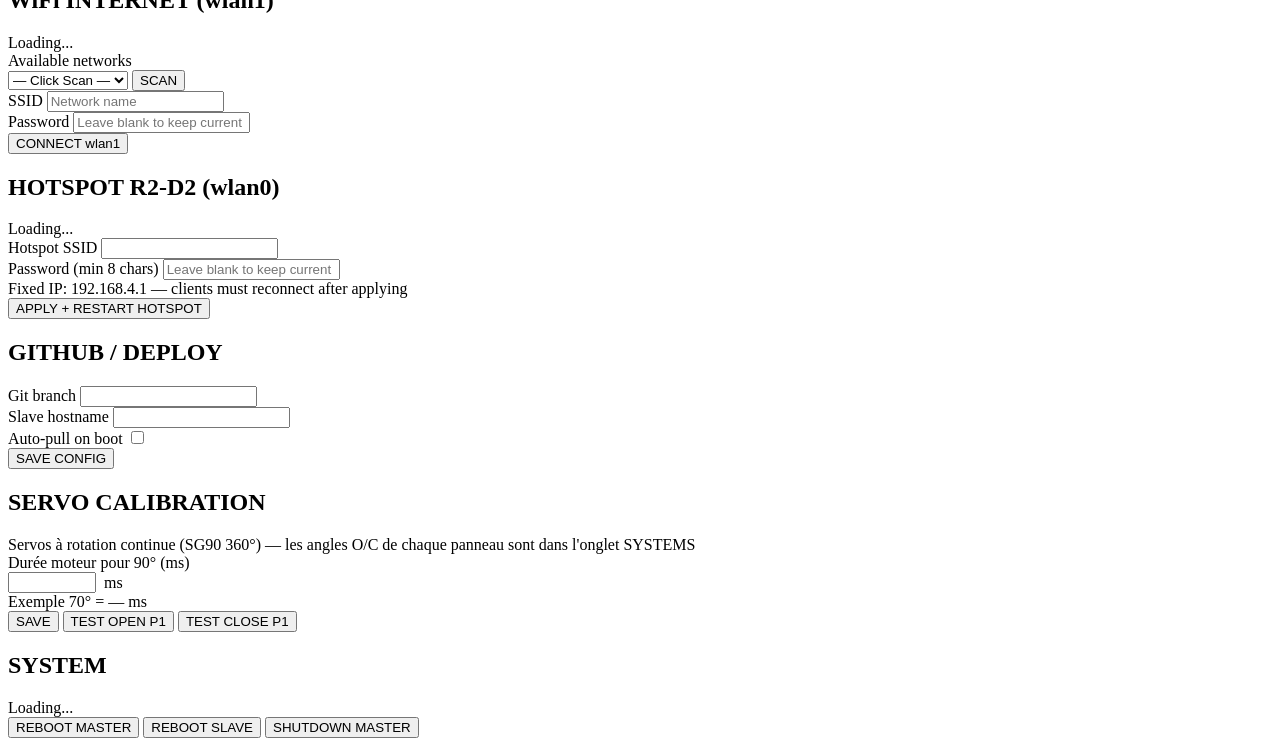
==== commit d56f28c4: "Feature: calibration per-panneau open/close angle + open_all/close_all intelligents - servo_bp.py : " ====
--- a/android/app/src/main/assets/index.html
+++ b/android/app/src/main/assets/index.html
@@ -4,9 +4,9 @@
   <meta charset="UTF-8">
   <meta name="viewport" content="width=device-width, initial-scale=1.0, user-scalable=no">
   <title>R2-D2 Control System</title>
-  <link rel="stylesheet" href="css/style.css">
+  <link rel="stylesheet" href="/static/css/style.css">
   <!-- PWA -->
-  <link rel="manifest" href="manifest.json">
+  <link rel="manifest" href="{{ url_for('static', filename='manifest.json') }}">
   <meta name="theme-color" content="#00aaff">
   <meta name="apple-mobile-web-app-capable" content="yes">
   <meta name="apple-mobile-web-app-status-bar-style" content="black-translucent">
@@ -303,24 +303,28 @@
     <!-- Dome Servo Controls -->
     <section class="card systems-card">
       <h2 class="card-title">DOME PANELS</h2>
+      <div class="settings-note" style="margin-bottom:6px;">O° = angle ouverture &nbsp;|&nbsp; C° = angle fermeture (0–90°)</div>
       <div class="servo-grid" id="dome-servo-list">
         <!-- generated by JS -->
       </div>
       <div class="row mt">
         <button class="btn btn-active" onclick="api('/servo/dome/open_all','POST').then(()=>toast('Dome panels open','ok'))">OPEN ALL</button>
         <button class="btn btn-dark" onclick="api('/servo/dome/close_all','POST').then(()=>toast('Dome panels closed','ok'))">CLOSE ALL</button>
+        <button class="btn" onclick="domeServoPanel.saveAngles()">SAVE ANGLES</button>
       </div>
     </section>
 
     <!-- Body Servo Controls -->
     <section class="card systems-card">
       <h2 class="card-title">BODY PANELS</h2>
+      <div class="settings-note" style="margin-bottom:6px;">O° = angle ouverture &nbsp;|&nbsp; C° = angle fermeture (0–90°)</div>
       <div class="servo-grid" id="body-servo-list">
         <!-- generated by JS -->
       </div>
       <div class="row mt">
         <button class="btn btn-active" onclick="api('/servo/body/open_all','POST').then(()=>toast('Body panels open','ok'))">OPEN ALL</button>
         <button class="btn btn-dark" onclick="api('/servo/body/close_all','POST').then(()=>toast('Body panels closed','ok'))">CLOSE ALL</button>
+        <button class="btn" onclick="bodyServoPanel.saveAngles()">SAVE ANGLES</button>
       </div>
     </section>
 
@@ -458,6 +462,26 @@
       <button class="btn" onclick="saveConfig()">SAVE CONFIG</button>
     </section>
 
+    <!-- Servo Calibration -->
+    <section class="card settings-card">
+      <h2 class="card-title">SERVO CALIBRATION</h2>
+      <div class="settings-note">Servos à rotation continue (SG90 360°) — les angles O/C de chaque panneau sont dans l'onglet SYSTEMS</div>
+      <div class="form-group">
+        <label>Durée moteur pour 90° (ms)</label>
+        <div style="display:flex;align-items:center;gap:8px;">
+          <input type="number" id="servo-ms90" min="50" max="2000" step="10" class="input-text"
+                 style="width:80px;" oninput="updateServoDurationPreview()">
+          <span style="color:var(--text-muted);">ms</span>
+        </div>
+      </div>
+      <div class="settings-note" id="servo-duration-preview" style="color:var(--accent);">Exemple 70° = — ms</div>
+      <div class="btn-group mt">
+        <button class="btn" onclick="saveServoMs90()">SAVE</button>
+        <button class="btn btn-active" onclick="testServoSettings('open')">TEST OPEN P1</button>
+        <button class="btn btn-dark" onclick="testServoSettings('close')">TEST CLOSE P1</button>
+      </div>
+    </section>
+
     <!-- System -->
     <section class="card settings-card">
       <h2 class="card-title">SYSTEM</h2>
@@ -484,12 +508,13 @@
 <!-- Toast notifications -->
 <div id="toast" class="toast"></div>
 
+<script src="/static/js/app.js"></script>
 <script>
-  // Resolve API base URL: from AndroidBridge (when running in app) or empty (when served by Flask)
-  window.R2D2_API_BASE = (typeof AndroidBridge !== 'undefined' && AndroidBridge.getApiBase)
-    ? AndroidBridge.getApiBase()
-    : '';
+  if ('serviceWorker' in navigator) {
+    navigator.serviceWorker.register('/static/sw.js')
+      .then(r => console.log('SW registered'))
+      .catch(e => console.log('SW error:', e));
+  }
 </script>
-<script src="js/app.js"></script>
 </body>
 </html>
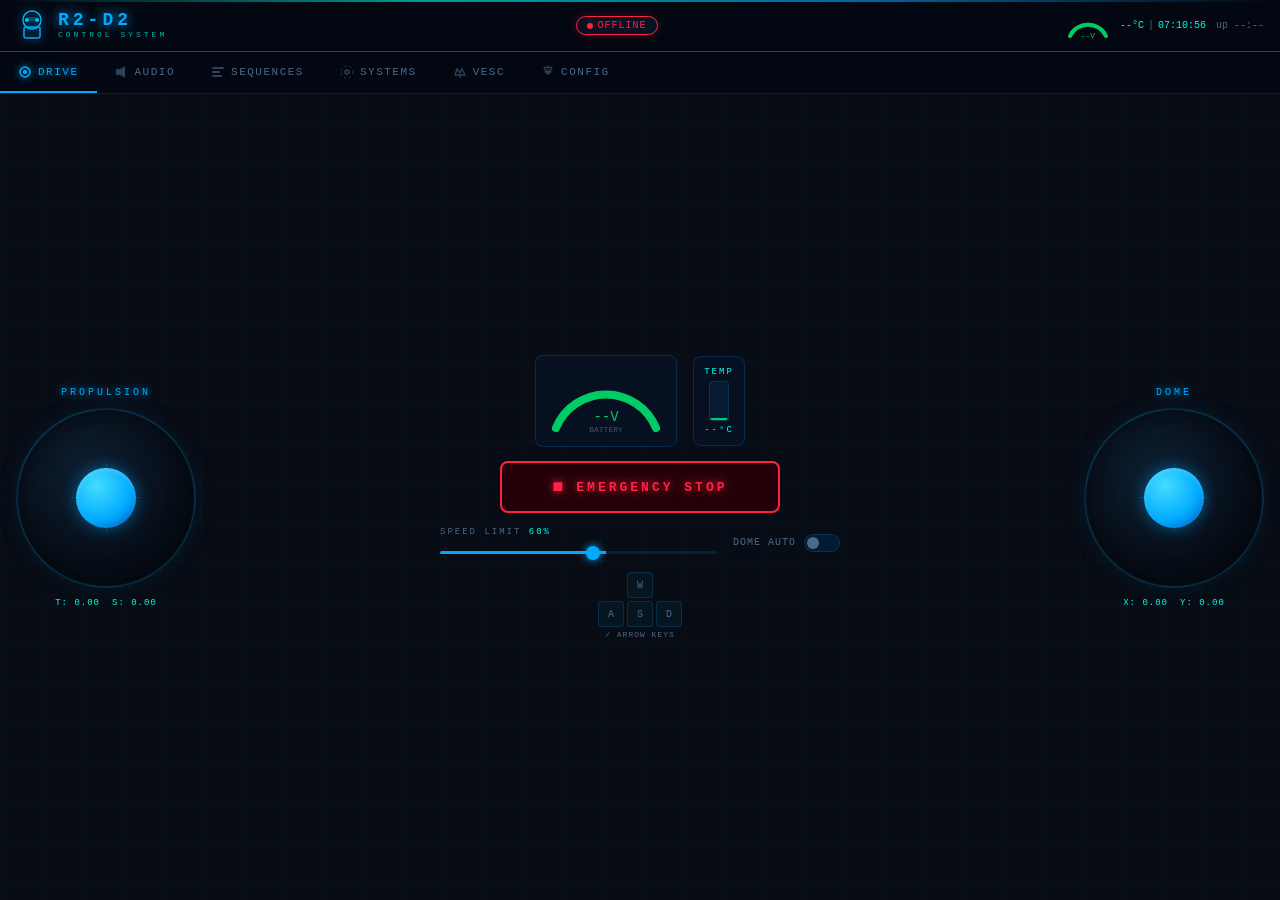
==== commit 740d2f72: "Phase 2: VESC CAN bus setup wizard — scan VESC 2 via CAN forwarding from VESC 1 USB - slave/drivers/" ====
--- a/android/app/src/main/assets/index.html
+++ b/android/app/src/main/assets/index.html
@@ -4,9 +4,9 @@
   <meta charset="UTF-8">
   <meta name="viewport" content="width=device-width, initial-scale=1.0, user-scalable=no">
   <title>R2-D2 Control System</title>
-  <link rel="stylesheet" href="/static/css/style.css">
+  <link rel="stylesheet" href="css/style.css">
   <!-- PWA -->
-  <link rel="manifest" href="{{ url_for('static', filename='manifest.json') }}">
+  <link rel="manifest" href="manifest.json">
   <meta name="theme-color" content="#00aaff">
   <meta name="apple-mobile-web-app-capable" content="yes">
   <meta name="apple-mobile-web-app-status-bar-style" content="black-translucent">
@@ -87,6 +87,10 @@
     <svg width="14" height="14" viewBox="0 0 14 14" class="tab-icon"><circle cx="7" cy="7" r="2" fill="none" stroke="currentColor" stroke-width="1.5"/><circle cx="7" cy="7" r="6" fill="none" stroke="currentColor" stroke-width="1" stroke-dasharray="2 3"/></svg>
     SYSTEMS
   </button>
+  <button class="tab" data-tab="vesc">
+    <svg width="14" height="14" viewBox="0 0 14 14" class="tab-icon"><path d="M2 10 L4 4 L7 8 L9 4 L12 10 Z" fill="none" stroke="currentColor" stroke-width="1.3"/><circle cx="7" cy="12" r="1" fill="currentColor"/></svg>
+    VESC
+  </button>
   <button class="tab" data-tab="config">
     <svg width="14" height="14" viewBox="0 0 14 14" class="tab-icon"><circle cx="7" cy="7" r="2" fill="currentColor"/><path d="M7 1 L8 3 L10 2 L11 4 L9 5 L10 7 L8 7 L8 9 L6 9 L6 7 L4 7 L5 5 L3 4 L4 2 L6 3 Z" fill="none" stroke="currentColor" stroke-width="1.2"/></svg>
     CONFIG
@@ -228,6 +232,15 @@
         <button class="btn btn-sm" onclick="audioRandom()">RANDOM</button>
         <button class="btn btn-sm btn-danger" onclick="audioStop()">STOP</button>
       </div>
+    </div>
+
+    <!-- Volume control -->
+    <div class="volume-bar">
+      <svg width="16" height="16" viewBox="0 0 24 24" fill="currentColor" opacity="0.7">
+        <path d="M3 9v6h4l5 5V4L7 9H3zm13.5 3A4.5 4.5 0 0 0 14 7.97v8.05c1.48-.73 2.5-2.25 2.5-4.02z"/>
+      </svg>
+      <input type="range" id="volume-slider" min="0" max="100" value="80" class="volume-slider">
+      <span id="volume-label" class="volume-label">80%</span>
     </div>
 
   </div>
@@ -391,7 +404,99 @@
 </div>
 
 <!-- ================================================================
-     TAB 5: CONFIG — WiFi + GitHub + System
+     TAB 5: VESC — Propulsion telemetry + config
+================================================================ -->
+<div class="tab-content" id="tab-vesc">
+  <div class="vesc-layout">
+    <div class="vesc-status-bar">
+      <div class="vesc-status-pill" id="vesc-conn-pill">
+        <span class="pulse-dot"></span><span id="vesc-conn-label">OFFLINE</span>
+      </div>
+      <div class="vesc-battery-display">
+        <span class="vesc-battery-label">BATTERY</span>
+        <span class="vesc-battery-value" id="vesc-voltage">--.-</span>
+        <span class="vesc-battery-unit">V</span>
+        <div class="vesc-battery-bar" id="vesc-battery-bar">
+          <div class="vesc-battery-fill" id="vesc-battery-fill"></div>
+        </div>
+      </div>
+      <div class="vesc-scale-info">POWER <span id="vesc-scale-pct">100</span>%</div>
+    </div>
+    <div class="vesc-cards">
+      <div class="vesc-card" id="vesc-card-L">
+        <div class="vesc-card-title"><svg width="10" height="10" viewBox="0 0 10 10"><circle cx="5" cy="5" r="4" fill="none" stroke="currentColor" stroke-width="1.5"/><line x1="5" y1="1" x2="5" y2="5" stroke="currentColor" stroke-width="1.5"/></svg>LEFT MOTOR</div>
+        <div class="vesc-metrics">
+          <div class="vesc-metric"><span class="vesc-metric-val" id="vl-temp">--</span><span class="vesc-metric-unit">°C</span><span class="vesc-metric-label">FET TEMP</span></div>
+          <div class="vesc-metric"><span class="vesc-metric-val" id="vl-curr">--</span><span class="vesc-metric-unit">A</span><span class="vesc-metric-label">CURRENT</span></div>
+          <div class="vesc-metric"><span class="vesc-metric-val" id="vl-rpm">----</span><span class="vesc-metric-unit">rpm</span><span class="vesc-metric-label">SPEED</span></div>
+          <div class="vesc-metric"><span class="vesc-metric-val" id="vl-duty">--</span><span class="vesc-metric-unit">%</span><span class="vesc-metric-label">DUTY</span></div>
+        </div>
+        <div class="vesc-fault" id="vl-fault">OFFLINE</div>
+      </div>
+      <div class="vesc-card" id="vesc-card-R">
+        <div class="vesc-card-title"><svg width="10" height="10" viewBox="0 0 10 10"><circle cx="5" cy="5" r="4" fill="none" stroke="currentColor" stroke-width="1.5"/><line x1="5" y1="1" x2="5" y2="5" stroke="currentColor" stroke-width="1.5"/></svg>RIGHT MOTOR</div>
+        <div class="vesc-metrics">
+          <div class="vesc-metric"><span class="vesc-metric-val" id="vr-temp">--</span><span class="vesc-metric-unit">°C</span><span class="vesc-metric-label">FET TEMP</span></div>
+          <div class="vesc-metric"><span class="vesc-metric-val" id="vr-curr">--</span><span class="vesc-metric-unit">A</span><span class="vesc-metric-label">CURRENT</span></div>
+          <div class="vesc-metric"><span class="vesc-metric-val" id="vr-rpm">----</span><span class="vesc-metric-unit">rpm</span><span class="vesc-metric-label">SPEED</span></div>
+          <div class="vesc-metric"><span class="vesc-metric-val" id="vr-duty">--</span><span class="vesc-metric-unit">%</span><span class="vesc-metric-label">DUTY</span></div>
+        </div>
+        <div class="vesc-fault" id="vr-fault">OFFLINE</div>
+      </div>
+    </div>
+    <div class="vesc-config-card">
+      <div class="vesc-config-row">
+        <label class="vesc-config-label">POWER SCALE<span class="vesc-config-hint">limits max motor power</span></label>
+        <div class="vesc-slider-wrap">
+          <input type="range" id="vesc-scale-slider" min="10" max="100" value="100" class="volume-slider">
+          <span id="vesc-scale-label" class="volume-label">100%</span>
+        </div>
+      </div>
+    </div>
+    <div class="vesc-actions">
+      <div class="vesc-action-group">
+        <span class="vesc-action-title">DIRECTION</span>
+        <div class="row">
+          <button class="btn btn-sm btn-warn" onclick="vescInvert('L')">⟲ INVERT LEFT</button>
+          <button class="btn btn-sm btn-warn" onclick="vescInvert('R')">INVERT RIGHT ⟳</button>
+        </div>
+      </div>
+      <div class="vesc-action-group">
+        <span class="vesc-action-title">FOC AUTODETECT <span class="vesc-action-hint">— motors must be free to spin</span></span>
+        <div class="row">
+          <button class="btn btn-sm btn-primary" onclick="vescFocDetect('L')">⚡ FOC LEFT</button>
+          <button class="btn btn-sm btn-primary" onclick="vescFocDetect('R')">⚡ FOC RIGHT</button>
+        </div>
+      </div>
+    </div>
+    <!-- CAN Bus Setup Wizard -->
+    <div class="vesc-config-card vesc-can-wizard">
+      <div class="vesc-can-header">
+        <svg width="14" height="14" viewBox="0 0 14 14" fill="none" stroke="currentColor" stroke-width="1.3"><rect x="1" y="4" width="3" height="6" rx="1"/><rect x="10" y="4" width="3" height="6" rx="1"/><line x1="4" y1="7" x2="10" y2="7"/><circle cx="7" cy="7" r="1.2" fill="currentColor" stroke="none"/></svg>
+        <span class="vesc-can-title">CAN BUS SETUP</span>
+        <span class="vesc-can-hint">— scan &amp; verify VESC 2 via CAN forwarding from VESC 1 (USB)</span>
+      </div>
+      <div class="vesc-can-step">
+        <p class="vesc-can-desc">VESC 1 is connected via USB and acts as CAN gateway. Scan to discover VESC 2 on the CAN bus without a second USB cable.</p>
+        <button class="btn btn-sm btn-primary" id="can-scan-btn" onclick="canWizard.scan()">SCAN CAN BUS</button>
+      </div>
+      <div id="can-scan-result" class="vesc-can-result"></div>
+      <div class="vesc-can-warning">
+        <svg width="14" height="14" viewBox="0 0 14 14" fill="none"><path d="M7 2 L13 12 H1 Z" stroke="currentColor" stroke-width="1.2" fill="none"/><line x1="7" y1="6" x2="7" y2="9" stroke="currentColor" stroke-width="1.5"/><circle cx="7" cy="10.5" r="0.7" fill="currentColor"/></svg>
+        <span><strong>CRITICAL:</strong> "Multiple ESC over CAN" must be <strong>OFF</strong> on both VESCs. If enabled, both motors receive identical commands — R2-D2 cannot turn!</span>
+      </div>
+    </div>
+    <div class="vesc-info-box">
+      <svg width="14" height="14" viewBox="0 0 14 14" fill="none"><circle cx="7" cy="7" r="6" stroke="currentColor" stroke-width="1.2"/><line x1="7" y1="6" x2="7" y2="10" stroke="currentColor" stroke-width="1.5"/><circle cx="7" cy="4" r="0.8" fill="currentColor"/></svg>
+      VESC telemetry updates at 5Hz when motors are connected via USB.
+      CAN scan requires VESC 1 on /dev/ttyACM0.
+      For full motor config use <strong>VESC Tool</strong>.
+    </div>
+  </div>
+</div>
+
+<!-- ================================================================
+     TAB 6: CONFIG — WiFi + GitHub + System
 ================================================================ -->
 <div class="tab-content" id="tab-config">
   <div class="settings-grid">
@@ -487,6 +592,9 @@
       <h2 class="card-title">SYSTEM</h2>
       <div class="settings-status" id="system-version">Loading...</div>
       <div class="btn-group-v">
+        <button class="btn btn-primary" onclick="systemUpdate()">
+          ⬆ UPDATE — git pull + sync Slave
+        </button>
         <button class="btn btn-warn"
                 onclick="confirmAction('Reboot Master?', '/system/reboot')">
           REBOOT MASTER
@@ -508,13 +616,9 @@
 <!-- Toast notifications -->
 <div id="toast" class="toast"></div>
 
-<script src="/static/js/app.js"></script>
+<script src="js/app.js"></script>
 <script>
-  if ('serviceWorker' in navigator) {
-    navigator.serviceWorker.register('/static/sw.js')
-      .then(r => console.log('SW registered'))
-      .catch(e => console.log('SW error:', e));
-  }
+  // Service Worker désactivé sur Android (file:// origin)
 </script>
 </body>
 </html>
--- a/android/app/src/main/assets/css/style.css
+++ b/android/app/src/main/assets/css/style.css
@@ -0,0 +1,1829 @@
+/* R2-D2 Control Dashboard — Holographic Dark Theme */
+
+:root {
+  --bg:        #080c14;
+  --bg-card:   rgba(8, 18, 35, 0.92);
+  --bg-hover:  rgba(0, 170, 255, 0.08);
+  --blue:      #00aaff;
+  --cyan:      #00ffea;
+  --green:     #00cc66;
+  --orange:    #ff8800;
+  --red:       #ff2244;
+  --gray:      #8899aa;
+  --text:      #c8d8ea;
+  --text-dim:  #4a6a8a;
+  --border:    rgba(0, 170, 255, 0.18);
+  --border-hi: rgba(0, 170, 255, 0.45);
+  --glow:      0 0 14px rgba(0, 170, 255, 0.35);
+  --glow-cyan: 0 0 14px rgba(0, 255, 234, 0.3);
+  --glow-red:  0 0 18px rgba(255, 34, 68, 0.6);
+  --radius:    8px;
+  --font:      'Courier New', Courier, monospace;
+  --topbar-h:  52px;
+  --tabbar-h:  42px;
+}
+
+*, *::before, *::after { box-sizing: border-box; margin: 0; padding: 0; }
+
+/* Animated grid background */
+body {
+  background: var(--bg);
+  color: var(--text);
+  font-family: var(--font);
+  font-size: 13px;
+  min-height: 100vh;
+  overflow-x: hidden;
+  position: relative;
+}
+
+body::before {
+  content: '';
+  position: fixed;
+  inset: 0;
+  background-image:
+    linear-gradient(rgba(0,170,255,0.03) 1px, transparent 1px),
+    linear-gradient(90deg, rgba(0,170,255,0.03) 1px, transparent 1px);
+  background-size: 40px 40px;
+  animation: grid-drift 20s linear infinite;
+  pointer-events: none;
+  z-index: 0;
+}
+
+body::after {
+  content: '';
+  position: fixed;
+  top: 0; left: 0; right: 0;
+  height: 2px;
+  background: linear-gradient(90deg, transparent, var(--cyan), var(--blue), transparent);
+  animation: scan-line 4s ease-in-out infinite;
+  pointer-events: none;
+  z-index: 999;
+  opacity: 0.6;
+}
+
+@keyframes grid-drift {
+  0%   { background-position: 0 0, 0 0; }
+  100% { background-position: 40px 40px, 40px 40px; }
+}
+
+@keyframes scan-line {
+  0%   { top: 0;    opacity: 0.6; }
+  50%  { opacity: 0.2; }
+  100% { top: 100%; opacity: 0; }
+}
+
+/* ================================================================
+   TOPBAR
+================================================================ */
+.topbar {
+  display: flex;
+  align-items: center;
+  justify-content: space-between;
+  background: rgba(4, 8, 18, 0.97);
+  border-bottom: 1px solid var(--border-hi);
+  padding: 0 16px;
+  height: var(--topbar-h);
+  position: sticky;
+  top: 0;
+  z-index: 200;
+  backdrop-filter: blur(10px);
+  gap: 12px;
+}
+
+/* Brand */
+.topbar-brand {
+  display: flex;
+  align-items: center;
+  gap: 10px;
+  flex-shrink: 0;
+}
+
+.r2-logo {
+  filter: drop-shadow(0 0 6px rgba(0,170,255,0.7));
+  animation: logo-pulse 3s ease-in-out infinite;
+}
+
+@keyframes logo-pulse {
+  0%, 100% { filter: drop-shadow(0 0 6px rgba(0,170,255,0.7)); }
+  50%       { filter: drop-shadow(0 0 14px rgba(0,255,234,0.9)); }
+}
+
+.brand-text {
+  display: flex;
+  flex-direction: column;
+  line-height: 1.1;
+}
+
+.brand-r2 {
+  font-size: 18px;
+  font-weight: bold;
+  color: var(--blue);
+  letter-spacing: 4px;
+  text-shadow: 0 0 12px var(--blue);
+}
+
+.brand-sub {
+  font-size: 8px;
+  color: var(--cyan);
+  letter-spacing: 3px;
+  opacity: 0.7;
+}
+
+/* Center status pills */
+.topbar-center {
+  display: flex;
+  gap: 8px;
+  align-items: center;
+  flex-wrap: wrap;
+  justify-content: center;
+}
+
+.status-pill {
+  display: flex;
+  align-items: center;
+  gap: 5px;
+  font-size: 10px;
+  padding: 3px 10px;
+  border-radius: 12px;
+  border: 1px solid var(--border);
+  background: rgba(10, 20, 40, 0.8);
+  color: var(--text-dim);
+  transition: all 0.35s;
+  letter-spacing: 1px;
+  white-space: nowrap;
+}
+
+.status-pill.ok    { color: var(--green); border-color: var(--green); box-shadow: 0 0 8px rgba(0,204,102,0.25); }
+.status-pill.error { color: var(--red);   border-color: var(--red);   box-shadow: 0 0 8px rgba(255,34,68,0.25); }
+.status-pill.warn  { color: var(--orange); border-color: var(--orange); }
+
+/* Animated pulse dot */
+.pulse-dot {
+  width: 6px;
+  height: 6px;
+  border-radius: 50%;
+  background: var(--text-dim);
+  display: inline-block;
+  flex-shrink: 0;
+}
+
+.status-pill.ok    .pulse-dot { background: var(--green); animation: dot-pulse 1.5s ease-in-out infinite; }
+.status-pill.error .pulse-dot { background: var(--red);   animation: dot-pulse 0.8s ease-in-out infinite; }
+
+@keyframes dot-pulse {
+  0%, 100% { opacity: 1;   transform: scale(1); }
+  50%       { opacity: 0.3; transform: scale(0.7); }
+}
+
+.bt-icon { opacity: 0.7; }
+
+/* Right section */
+.topbar-right {
+  display: flex;
+  align-items: center;
+  gap: 10px;
+  flex-shrink: 0;
+}
+
+.battery-mini {
+  position: relative;
+  width: 44px;
+  height: 28px;
+}
+
+.battery-pct {
+  position: absolute;
+  bottom: 0; left: 50%;
+  transform: translateX(-50%);
+  font-size: 8px;
+  color: var(--green);
+  white-space: nowrap;
+}
+
+.header-stats {
+  display: flex;
+  align-items: center;
+  gap: 4px;
+  font-size: 10px;
+}
+
+.stat-val  { color: var(--cyan); }
+.stat-sep  { color: var(--text-dim); }
+
+.uptime-label {
+  font-size: 10px;
+  color: var(--text-dim);
+  white-space: nowrap;
+}
+
+/* ================================================================
+   TAB BAR
+================================================================ */
+.tabbar {
+  display: flex;
+  background: rgba(4, 8, 18, 0.97);
+  border-bottom: 1px solid var(--border);
+  height: var(--tabbar-h);
+  overflow-x: auto;
+  scrollbar-width: none;
+  position: sticky;
+  top: var(--topbar-h);
+  z-index: 190;
+  backdrop-filter: blur(8px);
+}
+
+.tabbar::-webkit-scrollbar { display: none; }
+
+.tab {
+  flex: 0 0 auto;
+  background: none;
+  border: none;
+  border-bottom: 2px solid transparent;
+  color: var(--text-dim);
+  font-family: var(--font);
+  font-size: 11px;
+  padding: 0 18px;
+  height: 100%;
+  cursor: pointer;
+  white-space: nowrap;
+  transition: color 0.2s, border-color 0.2s;
+  touch-action: manipulation;
+  letter-spacing: 1.5px;
+  display: flex;
+  align-items: center;
+  gap: 6px;
+}
+
+.tab-icon { flex-shrink: 0; opacity: 0.6; transition: opacity 0.2s; }
+.tab:hover       { color: var(--text); }
+.tab:hover .tab-icon { opacity: 0.9; }
+.tab.active      { color: var(--blue); border-bottom-color: var(--blue); text-shadow: 0 0 8px var(--blue); }
+.tab.active .tab-icon { opacity: 1; filter: drop-shadow(0 0 4px var(--blue)); }
+
+/* ================================================================
+   TAB CONTENT
+================================================================ */
+.tab-content { display: none; position: relative; z-index: 1; }
+.tab-content.active { display: block; }
+
+/* ================================================================
+   DRIVE TAB
+================================================================ */
+.drive-layout {
+  display: flex;
+  align-items: center;
+  justify-content: space-between;
+  gap: 16px;
+  padding: 16px;
+  height: calc(100vh - var(--topbar-h) - var(--tabbar-h));
+  min-height: 360px;
+}
+
+.joystick-panel {
+  flex: 0 0 auto;
+  display: flex;
+  flex-direction: column;
+  align-items: center;
+  gap: 10px;
+}
+
+.joystick-label {
+  font-size: 10px;
+  letter-spacing: 3px;
+  color: var(--blue);
+  text-shadow: 0 0 8px var(--blue);
+  text-align: center;
+}
+
+.joystick-ring {
+  width: 180px;
+  height: 180px;
+  border-radius: 50%;
+  background: radial-gradient(circle at 40% 35%, #0d1e30 0%, #060b14 70%, #030810 100%);
+  border: 2px solid var(--border);
+  position: relative;
+  touch-action: none;
+  user-select: none;
+  cursor: grab;
+  flex-shrink: 0;
+  box-shadow: 0 0 24px rgba(0, 170, 255, 0.08), inset 0 0 24px rgba(0,0,0,0.5);
+  transition: border-color 0.2s, box-shadow 0.2s;
+}
+
+.joystick-crosshair {
+  position: absolute;
+  top: 50%; left: 50%;
+  transform: translate(-50%, -50%);
+  width: 100%;
+  height: 100%;
+  pointer-events: none;
+}
+
+.joystick-crosshair::before,
+.joystick-crosshair::after {
+  content: '';
+  position: absolute;
+  background: var(--border);
+}
+
+.joystick-crosshair::before {
+  width: 1px;
+  height: 40%;
+  top: 30%;
+  left: calc(50% - 0.5px);
+}
+
+.joystick-crosshair::after {
+  height: 1px;
+  width: 40%;
+  left: 30%;
+  top: calc(50% - 0.5px);
+}
+
+.joystick-ring.active {
+  border-color: var(--blue);
+  box-shadow: var(--glow), inset 0 0 24px rgba(0,0,0,0.5);
+  cursor: grabbing;
+}
+
+.joystick-knob {
+  width: 60px;
+  height: 60px;
+  border-radius: 50%;
+  background: radial-gradient(circle at 35% 30%, #44ddff, var(--blue) 60%, #0044aa);
+  position: absolute;
+  top: 50%; left: 50%;
+  transform: translate(-50%, -50%);
+  pointer-events: none;
+  box-shadow: 0 0 16px rgba(0, 170, 255, 0.5), inset 0 2px 4px rgba(255,255,255,0.2);
+  transition: box-shadow 0.1s;
+}
+
+.joystick-ring.active .joystick-knob {
+  box-shadow: 0 0 28px rgba(0, 255, 234, 0.8), inset 0 2px 4px rgba(255,255,255,0.2);
+}
+
+.joystick-vals {
+  display: flex;
+  gap: 12px;
+  font-size: 9px;
+  color: var(--text-dim);
+  letter-spacing: 1px;
+}
+
+.joystick-vals span { color: var(--cyan); }
+
+/* Drive center column */
+.drive-center {
+  flex: 1;
+  display: flex;
+  flex-direction: column;
+  align-items: center;
+  gap: 14px;
+  min-width: 0;
+  max-width: 400px;
+}
+
+.gauge-row {
+  display: flex;
+  gap: 16px;
+  align-items: center;
+}
+
+.gauge-card {
+  background: var(--bg-card);
+  border: 1px solid var(--border);
+  border-radius: var(--radius);
+  padding: 10px;
+  display: flex;
+  align-items: center;
+  justify-content: center;
+  backdrop-filter: blur(8px);
+}
+
+.temp-gauge-card {
+  flex-direction: column;
+  gap: 4px;
+}
+
+.temp-label, .temp-val {
+  font-size: 9px;
+  letter-spacing: 2px;
+  color: var(--cyan);
+  text-align: center;
+}
+
+.temp-bar-wrap {
+  display: flex;
+  align-items: flex-end;
+  height: 40px;
+}
+
+.temp-bar-bg {
+  width: 20px;
+  height: 40px;
+  background: rgba(0,170,255,0.08);
+  border: 1px solid var(--border);
+  border-radius: 4px;
+  overflow: hidden;
+  display: flex;
+  align-items: flex-end;
+}
+
+.temp-bar-fill {
+  width: 100%;
+  background: var(--green);
+  border-radius: 3px;
+  transition: height 0.5s, background 0.5s;
+  min-height: 2px;
+}
+
+/* Emergency stop */
+.estop-btn {
+  background: rgba(40, 0, 8, 0.9);
+  border: 2px solid var(--red);
+  color: var(--red);
+  font-family: var(--font);
+  font-size: 13px;
+  font-weight: bold;
+  padding: 14px 24px;
+  border-radius: var(--radius);
+  cursor: pointer;
+  letter-spacing: 3px;
+  width: 100%;
+  max-width: 280px;
+  touch-action: manipulation;
+  display: flex;
+  align-items: center;
+  justify-content: center;
+  gap: 10px;
+  animation: estop-glow 2s ease-in-out infinite;
+  text-shadow: 0 0 8px var(--red);
+  transition: background 0.1s;
+}
+
+@keyframes estop-glow {
+  0%, 100% { box-shadow: var(--glow-red); }
+  50%       { box-shadow: 0 0 30px rgba(255,34,68,0.8), 0 0 60px rgba(255,34,68,0.3); }
+}
+
+.estop-btn:hover, .estop-btn:active {
+  background: var(--red);
+  color: #fff;
+  text-shadow: none;
+}
+
+.estop-icon { font-size: 18px; }
+
+/* Drive controls row */
+.drive-controls-row {
+  display: flex;
+  gap: 16px;
+  align-items: center;
+  flex-wrap: wrap;
+  justify-content: center;
+  width: 100%;
+}
+
+.speed-wrap {
+  flex: 1;
+  min-width: 120px;
+}
+
+.ctrl-label {
+  display: block;
+  font-size: 9px;
+  letter-spacing: 2px;
+  color: var(--text-dim);
+  margin-bottom: 6px;
+}
+
+.ctrl-val {
+  color: var(--cyan);
+}
+
+.holo-slider {
+  width: 100%;
+  height: 3px;
+  -webkit-appearance: none;
+  appearance: none;
+  background: linear-gradient(to right, var(--blue) var(--val, 60%), rgba(0,170,255,0.15) var(--val, 60%));
+  border-radius: 2px;
+  outline: none;
+}
+
+.holo-slider::-webkit-slider-thumb {
+  -webkit-appearance: none;
+  width: 14px;
+  height: 14px;
+  border-radius: 50%;
+  background: var(--blue);
+  cursor: pointer;
+  box-shadow: 0 0 8px var(--blue);
+}
+
+.holo-slider::-moz-range-thumb {
+  width: 14px;
+  height: 14px;
+  border-radius: 50%;
+  background: var(--blue);
+  cursor: pointer;
+  border: none;
+  box-shadow: 0 0 8px var(--blue);
+}
+
+.dome-toggle-wrap {
+  flex-shrink: 0;
+}
+
+/* Keyboard indicator */
+.kbd-indicator {
+  display: flex;
+  flex-direction: column;
+  align-items: center;
+  gap: 3px;
+}
+
+.kbd-row {
+  display: flex;
+  gap: 3px;
+}
+
+.kbd-key {
+  width: 26px;
+  height: 26px;
+  background: rgba(0,170,255,0.06);
+  border: 1px solid var(--border);
+  border-radius: 4px;
+  display: flex;
+  align-items: center;
+  justify-content: center;
+  font-size: 10px;
+  color: var(--text-dim);
+  transition: all 0.1s;
+  letter-spacing: 0;
+}
+
+.kbd-key.active {
+  background: rgba(0,170,255,0.2);
+  border-color: var(--blue);
+  color: var(--blue);
+  box-shadow: 0 0 8px rgba(0,170,255,0.3);
+}
+
+.kbd-hint-text {
+  font-size: 8px;
+  color: var(--text-dim);
+  letter-spacing: 1px;
+}
+
+/* Responsive drive */
+@media (max-width: 600px) {
+  .drive-layout { gap: 8px; padding: 8px; }
+  .joystick-ring { width: 130px; height: 130px; }
+  .joystick-knob { width: 44px; height: 44px; }
+  .joystick-vals { display: none; }
+  .gauge-row { display: none; }
+  .kbd-indicator { display: none; }
+  .drive-center { gap: 10px; }
+}
+
+@media (max-width: 420px) {
+  .joystick-ring { width: 110px; height: 110px; }
+  .joystick-knob { width: 38px; height: 38px; }
+}
+
+/* ================================================================
+   AUDIO TAB
+================================================================ */
+.audio-layout {
+  display: flex;
+  flex-direction: column;
+  height: calc(100vh - var(--topbar-h) - var(--tabbar-h));
+  overflow: hidden;
+}
+
+.audio-categories-wrap {
+  padding: 12px 16px 8px;
+  flex-shrink: 0;
+}
+
+.audio-categories {
+  display: flex;
+  flex-wrap: wrap;
+  gap: 6px;
+  margin-top: 8px;
+}
+
+.category-pill {
+  padding: 8px 16px;
+  border-radius: 24px;
+  border: 1px solid var(--border);
+  background: rgba(10, 20, 40, 0.7);
+  color: var(--text-dim);
+  cursor: pointer;
+  font-family: var(--font);
+  font-size: 12px;
+  font-weight: 600;
+  letter-spacing: 0.5px;
+  transition: all 0.2s;
+  touch-action: manipulation;
+  display: flex;
+  align-items: center;
+  gap: 6px;
+  white-space: nowrap;
+  border-left: 3px solid var(--cat-color, var(--border));
+}
+.category-pill .cat-icon  { font-size: 14px; line-height: 1; }
+.category-pill .cat-label { font-size: 11px; text-transform: uppercase; letter-spacing: 1px; }
+.category-pill .cat-count {
+  font-size: 9px;
+  background: rgba(255,255,255,0.08);
+  border-radius: 10px;
+  padding: 1px 6px;
+  opacity: 0.7;
+}
+
+.category-pill:hover {
+  border-color: var(--cat-color, var(--blue));
+  color: var(--cat-color, var(--blue));
+  background: rgba(255,255,255,0.05);
+  box-shadow: 0 0 8px rgba(0,170,255,0.15);
+}
+
+.category-pill.active {
+  background: rgba(0,170,255,0.12);
+  border-color: var(--cat-color, var(--blue));
+  border-left-color: var(--cat-color, var(--blue));
+  color: var(--cat-color, var(--blue));
+  box-shadow: 0 0 12px rgba(0,170,255,0.25);
+}
+
+.audio-sounds-wrap {
+  flex: 1;
+  overflow-y: auto;
+  padding: 0 16px 8px;
+  scrollbar-width: thin;
+  scrollbar-color: var(--border) transparent;
+}
+
+.audio-sounds-wrap h4 {
+  font-size: 11px;
+  color: var(--text-dim);
+  letter-spacing: 2px;
+  margin: 0 0 8px 0;
+}
+.audio-sounds-wrap h4 span { color: inherit; }
+
+.audio-sounds-grid {
+  display: grid;
+  grid-template-columns: repeat(auto-fill, minmax(64px, 1fr));
+  gap: 6px;
+  margin-top: 4px;
+}
+
+.sound-btn {
+  padding: 10px 6px;
+  background: rgba(10, 20, 40, 0.7);
+  border: 1px solid var(--border);
+  border-radius: var(--radius);
+  color: var(--text);
+  cursor: pointer;
+  font-family: var(--font);
+  font-size: 11px;
+  font-weight: 600;
+  text-align: center;
+  transition: all 0.15s;
+  touch-action: manipulation;
+  overflow: hidden;
+  text-overflow: ellipsis;
+  white-space: nowrap;
+}
+
+.sound-btn:hover {
+  background: rgba(0,170,255,0.1);
+  border-color: var(--blue);
+  color: var(--blue);
+  transform: translateY(-1px);
+  box-shadow: 0 4px 12px rgba(0,170,255,0.2);
+}
+
+.sound-btn:active {
+  transform: translateY(0);
+  background: rgba(0,170,255,0.25);
+}
+
+/* Bouton RANDOM plus visible */
+.sound-btn-random {
+  grid-column: 1 / -1;
+  background: rgba(255, 170, 0, 0.08);
+  border-color: rgba(255, 170, 0, 0.3);
+  color: #ffaa00;
+  font-size: 12px;
+  padding: 10px;
+}
+.sound-btn-random:hover {
+  background: rgba(255, 170, 0, 0.18);
+  border-color: #ffaa00;
+  color: #ffaa00;
+}
+
+.sounds-loading {
+  color: var(--text-dim);
+  font-size: 11px;
+  padding: 16px;
+  text-align: center;
+  letter-spacing: 2px;
+}
+
+.audio-empty {
+  color: var(--text-dim);
+  font-size: 11px;
+  padding: 24px;
+  text-align: center;
+  letter-spacing: 1px;
+}
+
+/* Now playing bar */
+.now-playing-bar {
+  flex-shrink: 0;
+  display: flex;
+  align-items: center;
+  gap: 14px;
+  padding: 10px 16px;
+  background: rgba(4, 8, 18, 0.95);
+  border-top: 1px solid var(--border);
+  backdrop-filter: blur(8px);
+}
+
+/* Waveform animation */
+.waveform {
+  display: flex;
+  align-items: center;
+  gap: 2px;
+  height: 24px;
+  flex-shrink: 0;
+}
+
+.waveform-bar {
+  width: 3px;
+  height: 4px;
+  background: var(--blue);
+  border-radius: 2px;
+  transition: background 0.3s;
+}
+
+.waveform.playing .waveform-bar:nth-child(1) { animation: wave 0.8s ease-in-out infinite 0.0s; }
+.waveform.playing .waveform-bar:nth-child(2) { animation: wave 0.8s ease-in-out infinite 0.1s; }
+.waveform.playing .waveform-bar:nth-child(3) { animation: wave 0.8s ease-in-out infinite 0.2s; }
+.waveform.playing .waveform-bar:nth-child(4) { animation: wave 0.8s ease-in-out infinite 0.3s; }
+.waveform.playing .waveform-bar:nth-child(5) { animation: wave 0.8s ease-in-out infinite 0.25s; }
+.waveform.playing .waveform-bar:nth-child(6) { animation: wave 0.8s ease-in-out infinite 0.15s; }
+.waveform.playing .waveform-bar:nth-child(7) { animation: wave 0.8s ease-in-out infinite 0.05s; }
+.waveform.playing .waveform-bar:nth-child(8) { animation: wave 0.8s ease-in-out infinite 0.35s; }
+
+@keyframes wave {
+  0%, 100% { height: 4px; opacity: 0.5; }
+  50%       { height: 20px; opacity: 1.0; }
+}
+
+.now-playing-text {
+  flex: 1;
+  font-size: 11px;
+  color: var(--cyan);
+  letter-spacing: 1px;
+  overflow: hidden;
+  text-overflow: ellipsis;
+  white-space: nowrap;
+}
+
+.audio-quick-btns {
+  display: flex;
+  gap: 8px;
+  flex-shrink: 0;
+}
+
+.volume-bar {
+  flex-shrink: 0;
+  display: flex;
+  align-items: center;
+  gap: 10px;
+  padding: 8px 16px;
+  background: rgba(4, 8, 18, 0.8);
+  border-top: 1px solid var(--border);
+  color: var(--text-dim);
+}
+
+.volume-slider {
+  flex: 1;
+  -webkit-appearance: none;
+  height: 4px;
+  border-radius: 2px;
+  background: linear-gradient(to right, var(--blue) 0%, var(--blue) 80%, var(--border) 80%);
+  outline: none;
+  cursor: pointer;
+}
+.volume-slider::-webkit-slider-thumb {
+  -webkit-appearance: none;
+  width: 16px;
+  height: 16px;
+  border-radius: 50%;
+  background: var(--blue);
+  cursor: pointer;
+  box-shadow: 0 0 6px rgba(0,170,255,0.6);
+}
+.volume-slider::-moz-range-thumb {
+  width: 16px;
+  height: 16px;
+  border-radius: 50%;
+  background: var(--blue);
+  border: none;
+  cursor: pointer;
+}
+
+.volume-label {
+  font-size: 11px;
+  color: var(--cyan);
+  width: 34px;
+  text-align: right;
+  flex-shrink: 0;
+}
+
+/* ================================================================
+   VESC TAB
+================================================================ */
+
+.vesc-layout {
+  display: flex;
+  flex-direction: column;
+  gap: 12px;
+  padding: 12px;
+  overflow-y: auto;
+  height: 100%;
+}
+
+/* Status bar */
+.vesc-status-bar {
+  display: flex;
+  align-items: center;
+  gap: 14px;
+  padding: 10px 14px;
+  background: rgba(0,0,0,0.4);
+  border: 1px solid var(--border);
+  border-radius: 8px;
+  flex-wrap: wrap;
+}
+
+.vesc-status-pill {
+  display: flex;
+  align-items: center;
+  gap: 6px;
+  font-size: 11px;
+  font-weight: 700;
+  color: var(--text-dim);
+  background: rgba(255,255,255,0.05);
+  border: 1px solid var(--border);
+  padding: 4px 10px;
+  border-radius: 20px;
+  letter-spacing: 1px;
+}
+.vesc-status-pill.online {
+  color: #00ff88;
+  border-color: #00ff88;
+}
+
+.vesc-battery-display {
+  display: flex;
+  align-items: center;
+  gap: 6px;
+  flex: 1;
+}
+.vesc-battery-label {
+  font-size: 10px;
+  color: var(--text-dim);
+  letter-spacing: 1px;
+}
+.vesc-battery-value {
+  font-size: 22px;
+  font-weight: 700;
+  color: #00ff88;
+  font-variant-numeric: tabular-nums;
+  min-width: 46px;
+}
+.vesc-battery-value.warn  { color: #ffcc00; }
+.vesc-battery-value.danger{ color: #ff4455; }
+.vesc-battery-unit {
+  font-size: 12px;
+  color: var(--text-dim);
+}
+.vesc-battery-bar {
+  flex: 1;
+  height: 6px;
+  background: var(--border);
+  border-radius: 3px;
+  overflow: hidden;
+  min-width: 60px;
+  max-width: 120px;
+}
+.vesc-battery-fill {
+  height: 100%;
+  border-radius: 3px;
+  background: #00ff88;
+  transition: width 0.5s, background 0.5s;
+  width: 0%;
+}
+
+.vesc-scale-info {
+  font-size: 11px;
+  color: var(--cyan);
+  letter-spacing: 1px;
+}
+
+/* VESC cards */
+.vesc-cards {
+  display: grid;
+  grid-template-columns: 1fr 1fr;
+  gap: 10px;
+}
+
+.vesc-card {
+  background: rgba(0,10,30,0.7);
+  border: 1px solid var(--border);
+  border-radius: 10px;
+  padding: 12px;
+  display: flex;
+  flex-direction: column;
+  gap: 10px;
+}
+.vesc-card.fault-active {
+  border-color: #ff4455;
+  box-shadow: 0 0 8px rgba(255,68,85,0.3);
+}
+
+.vesc-card-title {
+  font-size: 10px;
+  font-weight: 700;
+  color: var(--cyan);
+  letter-spacing: 2px;
+  display: flex;
+  align-items: center;
+  gap: 6px;
+}
+
+.vesc-metrics {
+  display: grid;
+  grid-template-columns: 1fr 1fr;
+  gap: 8px;
+}
+
+.vesc-metric {
+  display: flex;
+  flex-direction: column;
+  align-items: flex-start;
+}
+.vesc-metric-val {
+  font-size: 18px;
+  font-weight: 700;
+  color: var(--text);
+  font-variant-numeric: tabular-nums;
+  line-height: 1.1;
+}
+.vesc-metric-unit {
+  font-size: 10px;
+  color: var(--text-dim);
+}
+.vesc-metric-label {
+  font-size: 9px;
+  color: var(--text-dim);
+  letter-spacing: 1px;
+  margin-top: 2px;
+}
+
+.vesc-metric-val.hot    { color: #ffcc00; }
+.vesc-metric-val.danger { color: #ff4455; }
+
+.vesc-fault {
+  font-size: 10px;
+  font-weight: 700;
+  letter-spacing: 1px;
+  padding: 3px 8px;
+  border-radius: 4px;
+  background: rgba(255,255,255,0.05);
+  color: var(--text-dim);
+  text-align: center;
+}
+.vesc-fault.ok     { color: #00ff88; background: rgba(0,255,136,0.08); }
+.vesc-fault.error  { color: #ff4455; background: rgba(255,68,85,0.12); }
+
+/* Config card */
+.vesc-config-card {
+  background: rgba(0,0,0,0.3);
+  border: 1px solid var(--border);
+  border-radius: 10px;
+  padding: 14px 16px;
+  display: flex;
+  flex-direction: column;
+  gap: 12px;
+}
+.vesc-config-row {
+  display: flex;
+  align-items: center;
+  gap: 14px;
+}
+.vesc-config-label {
+  font-size: 11px;
+  font-weight: 700;
+  color: var(--text);
+  letter-spacing: 1px;
+  min-width: 120px;
+  display: flex;
+  flex-direction: column;
+  gap: 2px;
+}
+.vesc-config-hint {
+  font-size: 9px;
+  color: var(--text-dim);
+  font-weight: 400;
+  letter-spacing: 0;
+}
+.vesc-slider-wrap {
+  display: flex;
+  align-items: center;
+  gap: 8px;
+  flex: 1;
+}
+
+/* Actions */
+.vesc-actions {
+  display: flex;
+  flex-direction: column;
+  gap: 10px;
+  padding: 14px 16px;
+  background: rgba(0,0,0,0.3);
+  border: 1px solid var(--border);
+  border-radius: 10px;
+}
+.vesc-action-group {
+  display: flex;
+  flex-direction: column;
+  gap: 8px;
+}
+.vesc-action-title {
+  font-size: 10px;
+  font-weight: 700;
+  color: var(--text-dim);
+  letter-spacing: 1px;
+}
+.vesc-action-hint {
+  font-weight: 400;
+  color: #ffcc00;
+  font-size: 9px;
+}
+
+/* Info box */
+.vesc-info-box {
+  display: flex;
+  gap: 8px;
+  align-items: flex-start;
+  font-size: 11px;
+  color: var(--text-dim);
+  padding: 10px 14px;
+  background: rgba(0,170,255,0.05);
+  border: 1px solid rgba(0,170,255,0.15);
+  border-radius: 8px;
+  line-height: 1.5;
+}
+.vesc-info-box svg { flex-shrink: 0; margin-top: 2px; }
+.vesc-info-box strong { color: var(--cyan); }
+
+/* CAN Bus Wizard */
+.vesc-can-wizard {
+  border-top: 1px solid rgba(0, 180, 255, 0.15);
+  padding-top: 14px;
+}
+.vesc-can-header {
+  display: flex;
+  align-items: center;
+  gap: 8px;
+  margin-bottom: 10px;
+}
+.vesc-can-title {
+  font-size: 11px;
+  font-weight: 700;
+  letter-spacing: 1.5px;
+  color: var(--cyan);
+}
+.vesc-can-hint {
+  font-size: 10px;
+  color: var(--text-dim);
+}
+.vesc-can-step {
+  display: flex;
+  align-items: center;
+  gap: 12px;
+  flex-wrap: wrap;
+}
+.vesc-can-desc {
+  font-size: 11px;
+  color: var(--text-dim);
+  margin: 0;
+  flex: 1;
+  min-width: 180px;
+  line-height: 1.5;
+}
+.vesc-can-result {
+  display: none;
+  margin-top: 10px;
+  padding: 10px 12px;
+  background: rgba(0, 180, 255, 0.06);
+  border: 1px solid rgba(0, 180, 255, 0.18);
+  border-radius: 8px;
+  font-size: 11px;
+}
+.vesc-can-result.show { display: block; }
+.can-found-header {
+  font-size: 10px;
+  font-weight: 700;
+  letter-spacing: 1.2px;
+  color: var(--cyan);
+  margin-bottom: 8px;
+}
+.can-id-list {
+  display: flex;
+  gap: 8px;
+  flex-wrap: wrap;
+  margin-bottom: 8px;
+}
+.can-id-badge {
+  padding: 3px 10px;
+  background: rgba(0, 255, 136, 0.12);
+  border: 1px solid rgba(0, 255, 136, 0.3);
+  border-radius: 12px;
+  font-size: 11px;
+  font-weight: 700;
+  color: #00ff88;
+  letter-spacing: 0.5px;
+}
+.can-info { margin: 6px 0 0; color: var(--text-dim); line-height: 1.5; }
+.can-warn { margin: 6px 0 0; color: #ffcc00; line-height: 1.5; }
+.can-err  { color: #ff4455; }
+.vesc-can-warning {
+  margin-top: 12px;
+  padding: 8px 12px;
+  background: rgba(255, 68, 85, 0.08);
+  border: 1px solid rgba(255, 68, 85, 0.25);
+  border-radius: 8px;
+  font-size: 11px;
+  color: var(--text-dim);
+  line-height: 1.5;
+  display: flex;
+  gap: 8px;
+  align-items: flex-start;
+}
+.vesc-can-warning svg { flex-shrink: 0; margin-top: 1px; color: #ff4455; }
+.vesc-can-warning strong { color: #ff4455; }
+#can-scan-btn .spin { display: inline-block; animation: spin 1s linear infinite; }
+@keyframes spin { to { transform: rotate(360deg); } }
+
+/* ================================================================
+   SEQUENCES TAB
+================================================================ */
+.sequences-layout {
+  padding: 16px;
+  height: calc(100vh - var(--topbar-h) - var(--tabbar-h));
+  overflow-y: auto;
+}
+
+.sequences-header {
+  display: flex;
+  align-items: center;
+  justify-content: space-between;
+  margin-bottom: 16px;
+  flex-wrap: wrap;
+  gap: 8px;
+}
+
+.scripts-grid {
+  display: grid;
+  grid-template-columns: repeat(auto-fill, minmax(220px, 1fr));
+  gap: 12px;
+}
+
+.script-card {
+  background: var(--bg-card);
+  border: 1px solid var(--border);
+  border-radius: var(--radius);
+  padding: 14px;
+  transition: border-color 0.2s, box-shadow 0.2s;
+  backdrop-filter: blur(8px);
+}
+
+.script-card:hover {
+  border-color: var(--border-hi);
+  box-shadow: var(--glow);
+}
+
+.script-card.running {
+  border-color: var(--green);
+  box-shadow: 0 0 12px rgba(0,204,102,0.25);
+  animation: script-run-pulse 2s ease-in-out infinite;
+}
+
+@keyframes script-run-pulse {
+  0%, 100% { box-shadow: 0 0 12px rgba(0,204,102,0.25); }
+  50%       { box-shadow: 0 0 24px rgba(0,204,102,0.5); }
+}
+
+.script-name {
+  font-size: 13px;
+  color: var(--blue);
+  letter-spacing: 1px;
+  margin-bottom: 4px;
+}
+
+.script-desc {
+  font-size: 10px;
+  color: var(--text-dim);
+  margin-bottom: 10px;
+  letter-spacing: 0.5px;
+}
+
+.script-btns {
+  display: flex;
+  gap: 6px;
+  align-items: center;
+}
+
+.running-indicator {
+  width: 8px;
+  height: 8px;
+  border-radius: 50%;
+  background: var(--green);
+  display: none;
+  box-shadow: 0 0 6px var(--green);
+  animation: dot-pulse 1s ease-in-out infinite;
+}
+
+.script-card.running .running-indicator { display: block; }
+
+.running-label {
+  font-size: 11px;
+  color: var(--text-dim);
+}
+
+.running-list-wrap {
+  margin-top: 16px;
+  font-size: 11px;
+  color: var(--text-dim);
+}
+
+.running-list {
+  color: var(--green);
+}
+
+/* ================================================================
+   SYSTEMS TAB
+================================================================ */
+.systems-grid {
+  display: grid;
+  grid-template-columns: repeat(auto-fill, minmax(300px, 1fr));
+  gap: 16px;
+  padding: 16px;
+  max-width: 1400px;
+  margin: 0 auto;
+}
+
+/* Teeces FLD preview */
+.fld-preview {
+  background: rgba(0, 0, 0, 0.6);
+  border: 1px solid var(--border);
+  border-radius: 6px;
+  padding: 10px;
+  margin-bottom: 10px;
+}
+
+.fld-row {
+  display: flex;
+  gap: 4px;
+  margin-bottom: 4px;
+  justify-content: center;
+}
+
+.fld-dot {
+  width: 10px;
+  height: 10px;
+  border-radius: 50%;
+  background: rgba(0,170,255,0.15);
+  transition: background 0.3s;
+}
+
+.fld-dot.lit {
+  background: var(--blue);
+  box-shadow: 0 0 6px var(--blue);
+}
+
+/* FLD animation modes */
+.fld-preview.mode-random .fld-dot { animation: logic-pulse 1.2s ease-in-out infinite; }
+.fld-preview.mode-random .fld-dot:nth-child(2n)   { animation-delay: 0.2s; }
+.fld-preview.mode-random .fld-dot:nth-child(3n)   { animation-delay: 0.4s; }
+.fld-preview.mode-random .fld-dot:nth-child(4n)   { animation-delay: 0.6s; }
+.fld-preview.mode-random .fld-dot:nth-child(5n)   { animation-delay: 0.8s; }
+.fld-preview.mode-random .fld-dot:nth-child(7n)   { animation-delay: 0.3s; }
+.fld-preview.mode-random .fld-dot:nth-child(9n)   { animation-delay: 0.7s; }
+
+.fld-preview.mode-leia   .fld-dot { animation: logic-leia 2s linear infinite; }
+.fld-preview.mode-leia   .fld-dot:nth-child(odd)  { animation-delay: 0.5s; }
+
+.fld-preview.mode-off    .fld-dot { opacity: 0.05; animation: none; }
+
+@keyframes logic-pulse {
+  0%, 100% { opacity: 0.2; }
+  50%       { opacity: 1.0; }
+}
+
+@keyframes logic-leia {
+  0%   { opacity: 1.0; background: #8844ff; box-shadow: 0 0 6px #8844ff; }
+  50%  { opacity: 0.3; }
+  100% { opacity: 1.0; background: #8844ff; box-shadow: 0 0 6px #8844ff; }
+}
+
+/* PSI preview */
+.psi-preview {
+  display: flex;
+  align-items: center;
+  gap: 10px;
+  margin-bottom: 12px;
+}
+
+.psi-label {
+  font-size: 9px;
+  letter-spacing: 2px;
+  color: var(--text-dim);
+}
+
+.psi-dot {
+  width: 22px;
+  height: 22px;
+  border-radius: 50%;
+  background: var(--blue);
+  box-shadow: 0 0 10px var(--blue);
+  animation: psi-animate 2s ease-in-out infinite;
+  transition: background 0.5s, box-shadow 0.5s;
+}
+
+.psi-dot:last-child { animation-delay: 0.4s; }
+
+@keyframes psi-animate {
+  0%, 100% { opacity: 1; transform: scale(1); }
+  50%       { opacity: 0.4; transform: scale(0.85); }
+}
+
+/* PSI swatches */
+.psi-swatches-label {
+  font-size: 9px;
+  letter-spacing: 2px;
+  color: var(--text-dim);
+  margin-bottom: 6px;
+}
+
+.psi-swatches {
+  display: flex;
+  gap: 6px;
+  flex-wrap: wrap;
+}
+
+.psi-swatch {
+  width: 28px;
+  height: 28px;
+  border-radius: 50%;
+  cursor: pointer;
+  border: 2px solid transparent;
+  transition: all 0.2s;
+  box-shadow: 0 0 8px rgba(0,0,0,0.5);
+}
+
+.psi-swatch:hover, .psi-swatch.active {
+  border-color: white;
+  transform: scale(1.2);
+}
+
+/* Servo grid */
+.servo-grid {
+  display: flex;
+  flex-direction: column;
+  gap: 8px;
+}
+
+.servo-row {
+  display: flex;
+  align-items: center;
+  gap: 8px;
+  padding: 6px 0;
+  border-bottom: 1px solid rgba(0,170,255,0.06);
+}
+
+.servo-name {
+  flex: 1;
+  font-size: 11px;
+  color: var(--text-dim);
+  letter-spacing: 0.5px;
+  text-transform: uppercase;
+}
+
+.servo-pos-bar {
+  width: 40px;
+  height: 4px;
+  background: var(--border);
+  border-radius: 2px;
+  position: relative;
+  overflow: hidden;
+}
+
+.servo-pos-fill {
+  height: 100%;
+  background: var(--blue);
+  border-radius: 2px;
+  transition: width 0.4s;
+  width: 0%;
+}
+
+/* Servo per-panel calibration inputs */
+.servo-calib-wrap {
+  display: flex;
+  gap: 4px;
+  align-items: center;
+}
+
+.servo-calib-label {
+  display: flex;
+  align-items: center;
+  gap: 2px;
+  font-size: 9px;
+  color: var(--text-muted);
+  letter-spacing: 0.3px;
+}
+
+.servo-angle-in {
+  width: 38px;
+  padding: 2px 4px;
+  background: var(--surface2);
+  border: 1px solid var(--border);
+  border-radius: 3px;
+  color: var(--text);
+  font-size: 11px;
+  text-align: center;
+}
+
+.servo-angle-in:focus {
+  outline: none;
+  border-color: var(--blue);
+}
+
+/* BT Controller */
+.bt-status-row {
+  display: flex;
+  align-items: center;
+  gap: 14px;
+  margin-bottom: 14px;
+  padding: 10px;
+  background: rgba(0, 0, 0, 0.3);
+  border: 1px solid var(--border);
+  border-radius: var(--radius);
+}
+
+.gamepad-icon {
+  color: var(--text-dim);
+  flex-shrink: 0;
+  transition: color 0.3s, filter 0.3s;
+}
+
+.gamepad-icon.connected {
+  color: var(--green);
+  filter: drop-shadow(0 0 6px var(--green));
+}
+
+.bt-info { flex: 1; }
+
+.bt-status-text {
+  font-size: 11px;
+  color: var(--text-dim);
+  letter-spacing: 1px;
+}
+
+.bt-status-text.connected { color: var(--green); }
+
+.bt-device-name {
+  font-size: 10px;
+  color: var(--cyan);
+  margin-top: 2px;
+}
+
+.bt-battery-wrap {
+  display: flex;
+  align-items: center;
+  gap: 6px;
+  flex-direction: column;
+  flex-shrink: 0;
+}
+
+.bt-battery-bar {
+  width: 30px;
+  height: 10px;
+  background: rgba(0,170,255,0.1);
+  border: 1px solid var(--border);
+  border-radius: 3px;
+  overflow: hidden;
+}
+
+.bt-battery-bar div {
+  height: 100%;
+  background: var(--green);
+  border-radius: 2px;
+  transition: width 0.5s, background 0.5s;
+}
+
+.bt-battery-pct {
+  font-size: 9px;
+  color: var(--text-dim);
+}
+
+.bt-mapping-table {
+  width: 100%;
+  border-collapse: collapse;
+  font-size: 11px;
+  margin-bottom: 10px;
+}
+
+.bt-mapping-table th {
+  text-align: left;
+  color: var(--text-dim);
+  font-size: 9px;
+  letter-spacing: 2px;
+  padding: 4px 6px;
+  border-bottom: 1px solid var(--border);
+}
+
+.bt-mapping-table td {
+  padding: 5px 6px;
+  border-bottom: 1px solid rgba(0,170,255,0.05);
+  color: var(--text-dim);
+}
+
+.bt-mapping-table td:first-child { color: var(--text); }
+
+.speed-mode-btns {
+  display: flex;
+  gap: 4px;
+}
+
+.speed-mode-btn { font-size: 10px; padding: 6px 10px; letter-spacing: 1px; }
+
+/* ================================================================
+   GENERIC CARDS
+================================================================ */
+.card {
+  background: var(--bg-card);
+  border: 1px solid var(--border);
+  border-radius: var(--radius);
+  padding: 16px;
+  backdrop-filter: blur(8px);
+  transition: border-color 0.2s, box-shadow 0.2s;
+}
+
+.card:hover {
+  border-color: var(--border-hi);
+  box-shadow: var(--glow);
+}
+
+.card-title, .card h2 {
+  font-size: 11px;
+  letter-spacing: 2px;
+  color: var(--blue);
+  margin-bottom: 14px;
+  padding-bottom: 8px;
+  border-bottom: 1px solid var(--border);
+  text-shadow: 0 0 8px rgba(0,170,255,0.4);
+}
+
+/* ================================================================
+   BUTTONS
+================================================================ */
+.btn {
+  background: rgba(0, 40, 80, 0.5);
+  color: var(--text);
+  border: 1px solid var(--border);
+  border-radius: var(--radius);
+  padding: 8px 14px;
+  cursor: pointer;
+  font-family: var(--font);
+  font-size: 11px;
+  letter-spacing: 1px;
+  transition: background 0.15s, border-color 0.15s, box-shadow 0.15s;
+  user-select: none;
+  touch-action: manipulation;
+  white-space: nowrap;
+}
+
+.btn:hover {
+  background: rgba(0, 100, 200, 0.3);
+  border-color: var(--blue);
+  color: var(--blue);
+  box-shadow: 0 0 8px rgba(0,170,255,0.2);
+}
+
+.btn:active { opacity: 0.7; }
+
+.btn.btn-sm    { padding: 5px 10px; font-size: 10px; }
+.btn.btn-active { background: rgba(0, 100, 200, 0.3); border-color: var(--blue); color: var(--blue); }
+.btn.btn-dark   { background: rgba(0, 0, 0, 0.4); }
+.btn.btn-danger { background: rgba(60, 0, 15, 0.6); border-color: var(--red); color: var(--red); }
+.btn.btn-danger:hover { background: var(--red); color: #fff; box-shadow: 0 0 12px rgba(255,34,68,0.4); }
+.btn.btn-warn   { background: rgba(50, 25, 0, 0.6); border-color: var(--orange); color: var(--orange); }
+.btn.btn-warn:hover   { background: var(--orange); color: #000; }
+
+.btn-group   { display: flex; gap: 8px; flex-wrap: wrap; }
+.btn-group-v { display: flex; flex-direction: column; gap: 8px; }
+.row         { display: flex; gap: 8px; align-items: center; flex-wrap: wrap; }
+.mt          { margin-top: 12px; }
+
+/* ================================================================
+   SECTION TITLES
+================================================================ */
+.section-title {
+  font-size: 10px;
+  letter-spacing: 3px;
+  color: var(--blue);
+  text-shadow: 0 0 8px rgba(0,170,255,0.4);
+}
+
+.section-title-sm {
+  font-size: 9px;
+  letter-spacing: 2px;
+  color: var(--text-dim);
+}
+
+/* ================================================================
+   TOGGLE
+================================================================ */
+.toggle-label {
+  display: flex;
+  align-items: center;
+  gap: 8px;
+  cursor: pointer;
+  font-size: 10px;
+  color: var(--text-dim);
+  letter-spacing: 1px;
+}
+
+.toggle-label input { display: none; }
+
+.toggle-switch {
+  width: 36px;
+  height: 18px;
+  background: rgba(0, 40, 80, 0.5);
+  border: 1px solid var(--border);
+  border-radius: 9px;
+  position: relative;
+  transition: background 0.2s;
+  flex-shrink: 0;
+}
+
+.toggle-switch::after {
+  content: '';
+  position: absolute;
+  width: 12px; height: 12px;
+  background: var(--text-dim);
+  border-radius: 50%;
+  top: 2px; left: 2px;
+  transition: left 0.2s, background 0.2s;
+}
+
+.toggle-label input:checked + .toggle-switch {
+  background: rgba(0, 100, 200, 0.4);
+  border-color: var(--blue);
+}
+
+.toggle-label input:checked + .toggle-switch::after {
+  left: 20px;
+  background: var(--blue);
+  box-shadow: 0 0 6px var(--blue);
+}
+
+/* ================================================================
+   INPUTS
+================================================================ */
+.input-text {
+  flex: 1;
+  min-width: 0;
+  background: rgba(0, 10, 25, 0.8);
+  border: 1px solid var(--border);
+  border-radius: var(--radius);
+  padding: 7px 10px;
+  color: var(--text);
+  font-family: var(--font);
+  font-size: 11px;
+  transition: border-color 0.2s;
+}
+
+.input-text:focus {
+  outline: none;
+  border-color: var(--blue);
+  box-shadow: 0 0 8px rgba(0,170,255,0.2);
+}
+
+.input-sm { padding: 4px 6px; font-size: 10px; }
+
+select.input-text { cursor: pointer; }
+select.input-text option { background: #0a1525; }
+
+/* ================================================================
+   SETTINGS / CONFIG TAB
+================================================================ */
+.settings-grid {
+  display: grid;
+  grid-template-columns: repeat(auto-fill, minmax(300px, 1fr));
+  gap: 16px;
+  padding: 16px;
+  max-width: 1200px;
+  margin: 0 auto;
+}
+
+.settings-card { }
+
+.form-group { margin-bottom: 12px; }
+
+.form-group > label:not(.toggle-label) {
+  display: block;
+  font-size: 9px;
+  letter-spacing: 2px;
+  color: var(--text-dim);
+  margin-bottom: 5px;
+}
+
+.settings-status {
+  font-size: 11px;
+  padding: 8px 10px;
+  background: rgba(0, 0, 0, 0.4);
+  border: 1px solid var(--border);
+  border-radius: var(--radius);
+  margin-bottom: 12px;
+  color: var(--text-dim);
+  line-height: 1.6;
+}
+
+.settings-status.ok    { border-color: var(--green); color: var(--green); }
+.settings-status.error { border-color: var(--red);   color: var(--red); }
+
+.settings-note {
+  font-size: 10px;
+  color: var(--orange);
+  margin-bottom: 12px;
+  line-height: 1.5;
+  letter-spacing: 0.5px;
+}
+
+/* ================================================================
+   TOAST NOTIFICATIONS
+================================================================ */
+.toast {
+  position: fixed;
+  bottom: 24px;
+  left: 50%;
+  transform: translateX(-50%) translateY(16px);
+  background: rgba(8, 18, 35, 0.97);
+  border: 1px solid var(--border);
+  border-radius: var(--radius);
+  padding: 10px 22px;
+  font-size: 11px;
+  letter-spacing: 1px;
+  color: var(--text);
+  opacity: 0;
+  pointer-events: none;
+  z-index: 500;
+  transition: opacity 0.25s, transform 0.25s;
+  white-space: nowrap;
+  max-width: 90vw;
+  text-align: center;
+  backdrop-filter: blur(12px);
+}
+
+.toast.show        { opacity: 1; transform: translateX(-50%) translateY(0); }
+.toast.toast-ok    { border-color: var(--green);  color: var(--green);  box-shadow: 0 0 12px rgba(0,204,102,0.3); }
+.toast.toast-error { border-color: var(--red);    color: var(--red);    box-shadow: 0 0 12px rgba(255,34,68,0.3); }
+.toast.toast-warn  { border-color: var(--orange); color: var(--orange); box-shadow: 0 0 12px rgba(255,136,0,0.3); }
+.toast.toast-info  { border-color: var(--blue);   color: var(--blue);   box-shadow: 0 0 12px rgba(0,170,255,0.3); }
+
+/* ================================================================
+   RESPONSIVE
+================================================================ */
+@media (max-width: 768px) {
+  .systems-grid  { grid-template-columns: 1fr; }
+  .settings-grid { grid-template-columns: 1fr; }
+  .scripts-grid  { grid-template-columns: repeat(auto-fill, minmax(160px, 1fr)); }
+}
+
+@media (max-width: 500px) {
+  .topbar-center { display: none; }
+  .scripts-grid  { grid-template-columns: 1fr; }
+  .audio-sounds-grid { grid-template-columns: repeat(auto-fill, minmax(100px, 1fr)); }
+}
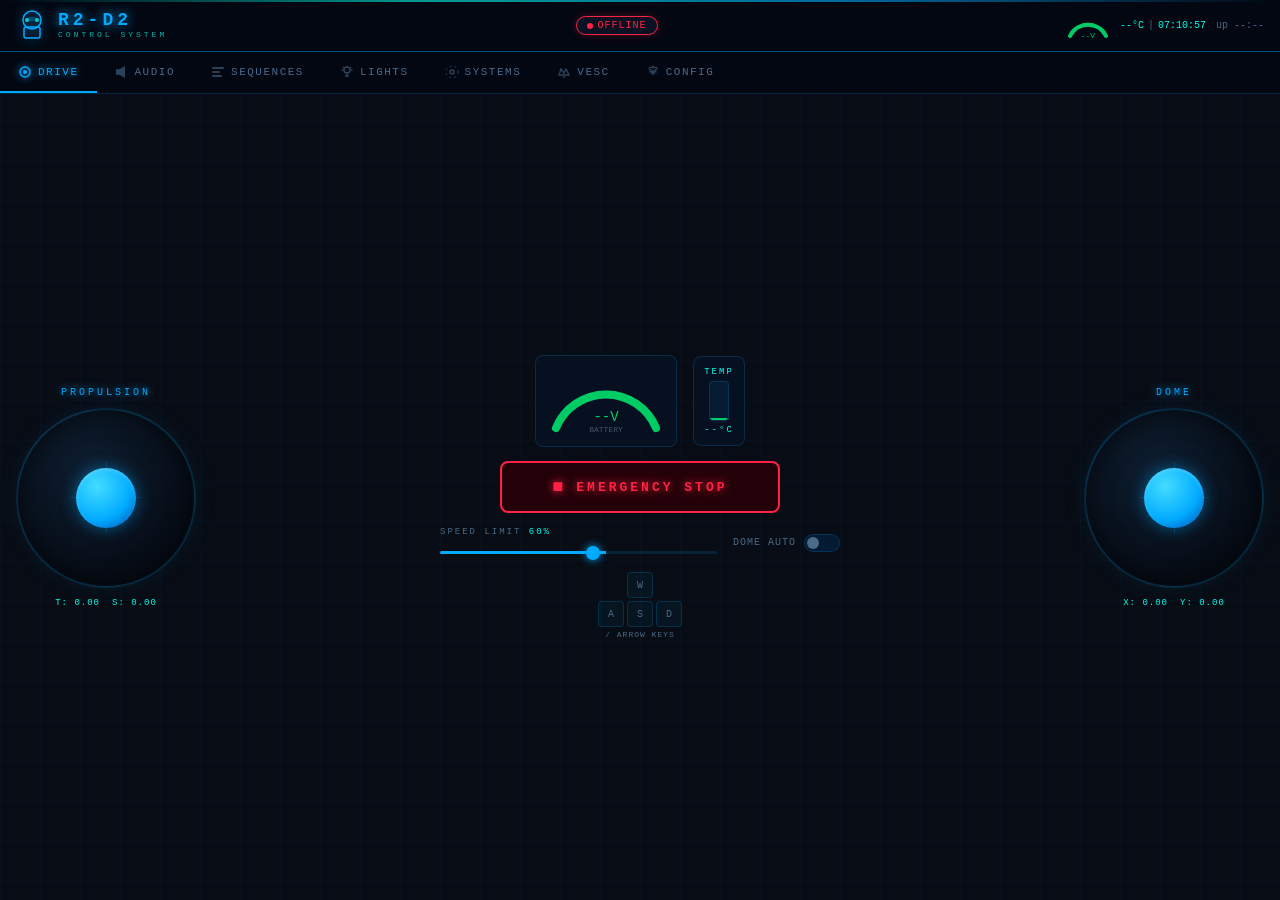
==== commit d45f229e: "feat: servo speed ramp + calibration in sequences + rename scripts→sequences - Remove SERVO CALIBRAT" ====
--- a/android/app/src/main/assets/index.html
+++ b/android/app/src/main/assets/index.html
@@ -6,7 +6,7 @@
   <title>R2-D2 Control System</title>
   <link rel="stylesheet" href="css/style.css">
   <!-- PWA -->
-  <link rel="manifest" href="manifest.json">
+  <link rel="manifest" href="{{ url_for('static', filename='manifest.json') }}">
   <meta name="theme-color" content="#00aaff">
   <meta name="apple-mobile-web-app-capable" content="yes">
   <meta name="apple-mobile-web-app-status-bar-style" content="black-translucent">
@@ -41,6 +41,9 @@
     <div class="status-pill" id="pill-uart" title="UART Master ↔ Slave">
       <span class="pulse-dot"></span>UART
     </div>
+    <div class="status-pill" id="pill-uart-health" title="UART Bus Health — % paquets valides (fenêtre 1 min)">
+      <span class="pulse-dot"></span>BUS ?%
+    </div>
     <div class="status-pill" id="pill-bt">
       <svg width="10" height="10" viewBox="0 0 10 10" class="bt-icon">
         <path d="M5 1 L7 3 L5 5 L7 7 L5 9 L5 5 L3 7 L5 5 L3 3 L5 5 Z" fill="currentColor"/>
@@ -82,6 +85,10 @@
   <button class="tab" data-tab="sequences">
     <svg width="14" height="14" viewBox="0 0 14 14" class="tab-icon"><rect x="1" y="2" width="12" height="2" rx="1" fill="currentColor"/><rect x="1" y="6" width="8" height="2" rx="1" fill="currentColor"/><rect x="1" y="10" width="10" height="2" rx="1" fill="currentColor"/></svg>
     SEQUENCES
+  </button>
+  <button class="tab" data-tab="lights">
+    <svg width="14" height="14" viewBox="0 0 14 14" class="tab-icon"><circle cx="7" cy="5" r="3" fill="none" stroke="currentColor" stroke-width="1.5"/><path d="M7 8 L7 11" stroke="currentColor" stroke-width="1.5" stroke-linecap="round"/><path d="M5.5 11 L8.5 11" stroke="currentColor" stroke-width="1.3" stroke-linecap="round"/><line x1="7" y1="1" x2="7" y2="2.5" stroke="currentColor" stroke-width="1.3"/><line x1="3" y1="2" x2="4" y2="3" stroke="currentColor" stroke-width="1.3"/><line x1="11" y1="2" x2="10" y2="3" stroke="currentColor" stroke-width="1.3"/><line x1="1.5" y1="5" x2="3" y2="5" stroke="currentColor" stroke-width="1.3"/><line x1="12.5" y1="5" x2="11" y2="5" stroke="currentColor" stroke-width="1.3"/></svg>
+    LIGHTS
   </button>
   <button class="tab" data-tab="systems">
     <svg width="14" height="14" viewBox="0 0 14 14" class="tab-icon"><circle cx="7" cy="7" r="2" fill="none" stroke="currentColor" stroke-width="1.5"/><circle cx="7" cy="7" r="6" fill="none" stroke="currentColor" stroke-width="1" stroke-dasharray="2 3"/></svg>
@@ -271,9 +278,9 @@
 </div>
 
 <!-- ================================================================
-     TAB 4: SYSTEMS — Teeces + Servos + BT Controller
-================================================================ -->
-<div class="tab-content" id="tab-systems">
+     TAB 4: LIGHTS — Teeces Logic Display + Light Sequences
+================================================================ -->
+<div class="tab-content" id="tab-lights">
   <div class="systems-grid">
 
     <!-- Teeces Control -->
@@ -313,10 +320,38 @@
       </div>
     </section>
 
+    <!-- Light Sequences (future) -->
+    <section class="card systems-card">
+      <h2 class="card-title">LIGHT SEQUENCES</h2>
+      <div class="settings-note" style="margin-bottom:10px;">Séquences lumineuses programmées — à venir.</div>
+      <div style="text-align:center; padding:24px 0; color:var(--col-dim); font-size:11px; letter-spacing:1px;">
+        <svg width="32" height="32" viewBox="0 0 32 32" style="display:block;margin:0 auto 10px;opacity:0.3">
+          <circle cx="16" cy="12" r="7" fill="none" stroke="currentColor" stroke-width="1.5"/>
+          <path d="M16 19 L16 24" stroke="currentColor" stroke-width="1.5" stroke-linecap="round"/>
+          <path d="M12 24 L20 24" stroke="currentColor" stroke-width="1.3" stroke-linecap="round"/>
+          <line x1="16" y1="3" x2="16" y2="5" stroke="currentColor" stroke-width="1.3"/>
+          <line x1="9" y1="5" x2="10.5" y2="6.5" stroke="currentColor" stroke-width="1.3"/>
+          <line x1="23" y1="5" x2="21.5" y2="6.5" stroke="currentColor" stroke-width="1.3"/>
+          <line x1="6" y1="12" x2="8" y2="12" stroke="currentColor" stroke-width="1.3"/>
+          <line x1="26" y1="12" x2="24" y2="12" stroke="currentColor" stroke-width="1.3"/>
+        </svg>
+        COMING SOON
+      </div>
+    </section>
+
+  </div>
+</div>
+
+<!-- ================================================================
+     TAB 5: SYSTEMS — Servos + BT Controller
+================================================================ -->
+<div class="tab-content" id="tab-systems">
+  <div class="systems-grid">
+
     <!-- Dome Servo Controls -->
     <section class="card systems-card">
       <h2 class="card-title">DOME PANELS</h2>
-      <div class="settings-note" style="margin-bottom:6px;">O° = angle ouverture &nbsp;|&nbsp; C° = angle fermeture (0–90°)</div>
+      <div class="settings-note" style="margin-bottom:6px;">O° = ouverture &nbsp;|&nbsp; C° = fermeture &nbsp;|&nbsp; V = vitesse (1=lent…10=instant)</div>
       <div class="servo-grid" id="dome-servo-list">
         <!-- generated by JS -->
       </div>
@@ -330,7 +365,7 @@
     <!-- Body Servo Controls -->
     <section class="card systems-card">
       <h2 class="card-title">BODY PANELS</h2>
-      <div class="settings-note" style="margin-bottom:6px;">O° = angle ouverture &nbsp;|&nbsp; C° = angle fermeture (0–90°)</div>
+      <div class="settings-note" style="margin-bottom:6px;">O° = ouverture &nbsp;|&nbsp; C° = fermeture &nbsp;|&nbsp; V = vitesse (1=lent…10=instant)</div>
       <div class="servo-grid" id="body-servo-list">
         <!-- generated by JS -->
       </div>
@@ -404,10 +439,12 @@
 </div>
 
 <!-- ================================================================
-     TAB 5: VESC — Propulsion telemetry + config
+     TAB 6: VESC — Propulsion telemetry + config
 ================================================================ -->
 <div class="tab-content" id="tab-vesc">
   <div class="vesc-layout">
+
+    <!-- Status bar -->
     <div class="vesc-status-bar">
       <div class="vesc-status-pill" id="vesc-conn-pill">
         <span class="pulse-dot"></span><span id="vesc-conn-label">OFFLINE</span>
@@ -420,39 +457,91 @@
           <div class="vesc-battery-fill" id="vesc-battery-fill"></div>
         </div>
       </div>
-      <div class="vesc-scale-info">POWER <span id="vesc-scale-pct">100</span>%</div>
-    </div>
+      <div class="vesc-scale-info">
+        POWER <span id="vesc-scale-pct">100</span>%
+      </div>
+    </div>
+
+    <!-- Telemetry cards -->
     <div class="vesc-cards">
+      <!-- LEFT -->
       <div class="vesc-card" id="vesc-card-L">
-        <div class="vesc-card-title"><svg width="10" height="10" viewBox="0 0 10 10"><circle cx="5" cy="5" r="4" fill="none" stroke="currentColor" stroke-width="1.5"/><line x1="5" y1="1" x2="5" y2="5" stroke="currentColor" stroke-width="1.5"/></svg>LEFT MOTOR</div>
+        <div class="vesc-card-title">
+          <svg width="10" height="10" viewBox="0 0 10 10"><circle cx="5" cy="5" r="4" fill="none" stroke="currentColor" stroke-width="1.5"/><line x1="5" y1="1" x2="5" y2="5" stroke="currentColor" stroke-width="1.5"/></svg>
+          LEFT MOTOR
+        </div>
         <div class="vesc-metrics">
-          <div class="vesc-metric"><span class="vesc-metric-val" id="vl-temp">--</span><span class="vesc-metric-unit">°C</span><span class="vesc-metric-label">FET TEMP</span></div>
-          <div class="vesc-metric"><span class="vesc-metric-val" id="vl-curr">--</span><span class="vesc-metric-unit">A</span><span class="vesc-metric-label">CURRENT</span></div>
-          <div class="vesc-metric"><span class="vesc-metric-val" id="vl-rpm">----</span><span class="vesc-metric-unit">rpm</span><span class="vesc-metric-label">SPEED</span></div>
-          <div class="vesc-metric"><span class="vesc-metric-val" id="vl-duty">--</span><span class="vesc-metric-unit">%</span><span class="vesc-metric-label">DUTY</span></div>
+          <div class="vesc-metric">
+            <span class="vesc-metric-val" id="vl-temp">--</span>
+            <span class="vesc-metric-unit">°C</span>
+            <span class="vesc-metric-label">FET TEMP</span>
+          </div>
+          <div class="vesc-metric">
+            <span class="vesc-metric-val" id="vl-curr">--</span>
+            <span class="vesc-metric-unit">A</span>
+            <span class="vesc-metric-label">CURRENT</span>
+          </div>
+          <div class="vesc-metric">
+            <span class="vesc-metric-val" id="vl-rpm">----</span>
+            <span class="vesc-metric-unit">rpm</span>
+            <span class="vesc-metric-label">SPEED</span>
+          </div>
+          <div class="vesc-metric">
+            <span class="vesc-metric-val" id="vl-duty">--</span>
+            <span class="vesc-metric-unit">%</span>
+            <span class="vesc-metric-label">DUTY</span>
+          </div>
         </div>
         <div class="vesc-fault" id="vl-fault">OFFLINE</div>
       </div>
+
+      <!-- RIGHT -->
       <div class="vesc-card" id="vesc-card-R">
-        <div class="vesc-card-title"><svg width="10" height="10" viewBox="0 0 10 10"><circle cx="5" cy="5" r="4" fill="none" stroke="currentColor" stroke-width="1.5"/><line x1="5" y1="1" x2="5" y2="5" stroke="currentColor" stroke-width="1.5"/></svg>RIGHT MOTOR</div>
+        <div class="vesc-card-title">
+          <svg width="10" height="10" viewBox="0 0 10 10"><circle cx="5" cy="5" r="4" fill="none" stroke="currentColor" stroke-width="1.5"/><line x1="5" y1="1" x2="5" y2="5" stroke="currentColor" stroke-width="1.5"/></svg>
+          RIGHT MOTOR
+        </div>
         <div class="vesc-metrics">
-          <div class="vesc-metric"><span class="vesc-metric-val" id="vr-temp">--</span><span class="vesc-metric-unit">°C</span><span class="vesc-metric-label">FET TEMP</span></div>
-          <div class="vesc-metric"><span class="vesc-metric-val" id="vr-curr">--</span><span class="vesc-metric-unit">A</span><span class="vesc-metric-label">CURRENT</span></div>
-          <div class="vesc-metric"><span class="vesc-metric-val" id="vr-rpm">----</span><span class="vesc-metric-unit">rpm</span><span class="vesc-metric-label">SPEED</span></div>
-          <div class="vesc-metric"><span class="vesc-metric-val" id="vr-duty">--</span><span class="vesc-metric-unit">%</span><span class="vesc-metric-label">DUTY</span></div>
+          <div class="vesc-metric">
+            <span class="vesc-metric-val" id="vr-temp">--</span>
+            <span class="vesc-metric-unit">°C</span>
+            <span class="vesc-metric-label">FET TEMP</span>
+          </div>
+          <div class="vesc-metric">
+            <span class="vesc-metric-val" id="vr-curr">--</span>
+            <span class="vesc-metric-unit">A</span>
+            <span class="vesc-metric-label">CURRENT</span>
+          </div>
+          <div class="vesc-metric">
+            <span class="vesc-metric-val" id="vr-rpm">----</span>
+            <span class="vesc-metric-unit">rpm</span>
+            <span class="vesc-metric-label">SPEED</span>
+          </div>
+          <div class="vesc-metric">
+            <span class="vesc-metric-val" id="vr-duty">--</span>
+            <span class="vesc-metric-unit">%</span>
+            <span class="vesc-metric-label">DUTY</span>
+          </div>
         </div>
         <div class="vesc-fault" id="vr-fault">OFFLINE</div>
       </div>
     </div>
+
+    <!-- Power scale slider -->
     <div class="vesc-config-card">
       <div class="vesc-config-row">
-        <label class="vesc-config-label">POWER SCALE<span class="vesc-config-hint">limits max motor power</span></label>
+        <label class="vesc-config-label">
+          POWER SCALE
+          <span class="vesc-config-hint">limits max motor power</span>
+        </label>
         <div class="vesc-slider-wrap">
           <input type="range" id="vesc-scale-slider" min="10" max="100" value="100" class="volume-slider">
           <span id="vesc-scale-label" class="volume-label">100%</span>
         </div>
       </div>
     </div>
+
+    <!-- Action buttons -->
     <div class="vesc-actions">
       <div class="vesc-action-group">
         <span class="vesc-action-title">DIRECTION</span>
@@ -469,29 +558,40 @@
         </div>
       </div>
     </div>
+
     <!-- CAN Bus Setup Wizard -->
     <div class="vesc-config-card vesc-can-wizard">
       <div class="vesc-can-header">
-        <svg width="14" height="14" viewBox="0 0 14 14" fill="none" stroke="currentColor" stroke-width="1.3"><rect x="1" y="4" width="3" height="6" rx="1"/><rect x="10" y="4" width="3" height="6" rx="1"/><line x1="4" y1="7" x2="10" y2="7"/><circle cx="7" cy="7" r="1.2" fill="currentColor" stroke="none"/></svg>
+        <svg width="14" height="14" viewBox="0 0 14 14" fill="none" stroke="currentColor" stroke-width="1.3">
+          <rect x="1" y="4" width="3" height="6" rx="1"/><rect x="10" y="4" width="3" height="6" rx="1"/>
+          <line x1="4" y1="7" x2="10" y2="7"/><circle cx="7" cy="7" r="1.2" fill="currentColor" stroke="none"/>
+        </svg>
         <span class="vesc-can-title">CAN BUS SETUP</span>
         <span class="vesc-can-hint">— scan &amp; verify VESC 2 via CAN forwarding from VESC 1 (USB)</span>
       </div>
       <div class="vesc-can-step">
         <p class="vesc-can-desc">VESC 1 is connected via USB and acts as CAN gateway. Scan to discover VESC 2 on the CAN bus without a second USB cable.</p>
-        <button class="btn btn-sm btn-primary" id="can-scan-btn" onclick="canWizard.scan()">SCAN CAN BUS</button>
+        <button class="btn btn-sm btn-primary" id="can-scan-btn" onclick="canWizard.scan()">
+          SCAN CAN BUS
+        </button>
       </div>
       <div id="can-scan-result" class="vesc-can-result"></div>
       <div class="vesc-can-warning">
         <svg width="14" height="14" viewBox="0 0 14 14" fill="none"><path d="M7 2 L13 12 H1 Z" stroke="currentColor" stroke-width="1.2" fill="none"/><line x1="7" y1="6" x2="7" y2="9" stroke="currentColor" stroke-width="1.5"/><circle cx="7" cy="10.5" r="0.7" fill="currentColor"/></svg>
-        <span><strong>CRITICAL:</strong> "Multiple ESC over CAN" must be <strong>OFF</strong> on both VESCs. If enabled, both motors receive identical commands — R2-D2 cannot turn!</span>
-      </div>
-    </div>
+        <span><strong>CRITICAL:</strong> "Multiple ESC over CAN" must be <strong>OFF</strong> on both VESCs.
+        If enabled, both motors receive identical commands — R2-D2 cannot turn!
+        Verify in VESC Tool → App Settings → General → Multiple ESC over CAN = OFF.</span>
+      </div>
+    </div>
+
+    <!-- Info box -->
     <div class="vesc-info-box">
       <svg width="14" height="14" viewBox="0 0 14 14" fill="none"><circle cx="7" cy="7" r="6" stroke="currentColor" stroke-width="1.2"/><line x1="7" y1="6" x2="7" y2="10" stroke="currentColor" stroke-width="1.5"/><circle cx="7" cy="4" r="0.8" fill="currentColor"/></svg>
       VESC telemetry updates at 5Hz when motors are connected via USB.
-      CAN scan requires VESC 1 on /dev/ttyACM0.
-      For full motor config use <strong>VESC Tool</strong>.
-    </div>
+      CAN scan requires VESC 1 connected via USB (<code>/dev/ttyACM0</code>).
+      For full motor config (FOC wizard, motor detection) use <strong>VESC Tool</strong>.
+    </div>
+
   </div>
 </div>
 
@@ -565,26 +665,6 @@
         </label>
       </div>
       <button class="btn" onclick="saveConfig()">SAVE CONFIG</button>
-    </section>
-
-    <!-- Servo Calibration -->
-    <section class="card settings-card">
-      <h2 class="card-title">SERVO CALIBRATION</h2>
-      <div class="settings-note">Servos à rotation continue (SG90 360°) — les angles O/C de chaque panneau sont dans l'onglet SYSTEMS</div>
-      <div class="form-group">
-        <label>Durée moteur pour 90° (ms)</label>
-        <div style="display:flex;align-items:center;gap:8px;">
-          <input type="number" id="servo-ms90" min="50" max="2000" step="10" class="input-text"
-                 style="width:80px;" oninput="updateServoDurationPreview()">
-          <span style="color:var(--text-muted);">ms</span>
-        </div>
-      </div>
-      <div class="settings-note" id="servo-duration-preview" style="color:var(--accent);">Exemple 70° = — ms</div>
-      <div class="btn-group mt">
-        <button class="btn" onclick="saveServoMs90()">SAVE</button>
-        <button class="btn btn-active" onclick="testServoSettings('open')">TEST OPEN P1</button>
-        <button class="btn btn-dark" onclick="testServoSettings('close')">TEST CLOSE P1</button>
-      </div>
     </section>
 
     <!-- System -->
@@ -618,7 +698,11 @@
 
 <script src="js/app.js"></script>
 <script>
-  // Service Worker désactivé sur Android (file:// origin)
+  if (false)) {
+    navigator.serviceWorker.register('/static/sw.js')
+      .then(r => console.log('SW registered'))
+      .catch(e => console.log('SW error:', e));
+  }
 </script>
 </body>
 </html>
--- a/android/app/src/main/assets/css/style.css
+++ b/android/app/src/main/assets/css/style.css
@@ -155,7 +155,7 @@
 
 .status-pill.ok    { color: var(--green); border-color: var(--green); box-shadow: 0 0 8px rgba(0,204,102,0.25); }
 .status-pill.error { color: var(--red);   border-color: var(--red);   box-shadow: 0 0 8px rgba(255,34,68,0.25); }
-.status-pill.warn  { color: var(--orange); border-color: var(--orange); }
+.status-pill.warn  { color: var(--orange); border-color: var(--orange); box-shadow: 0 0 8px rgba(255,140,0,0.25); }
 
 /* Animated pulse dot */
 .pulse-dot {
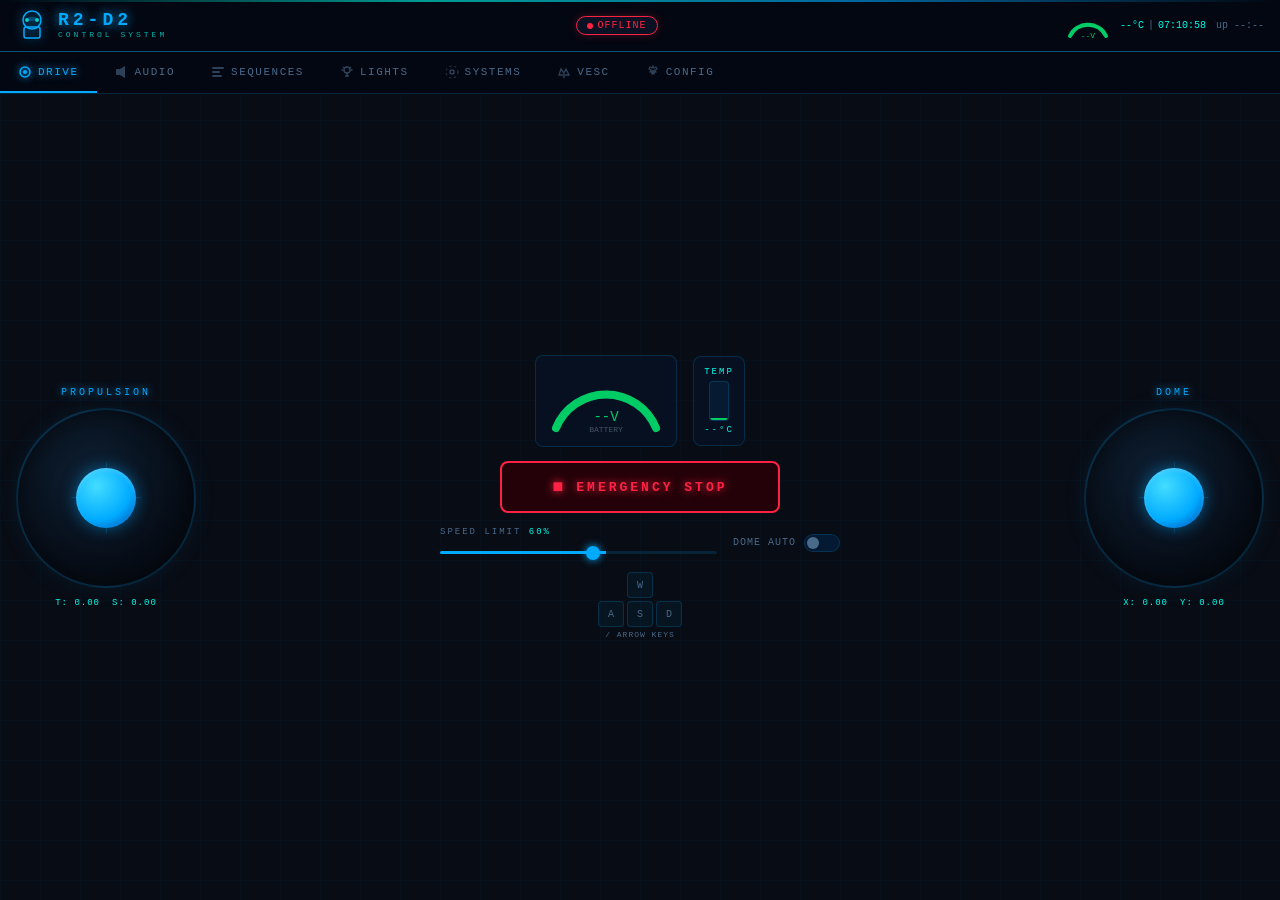
==== commit 1a7a0a96: "ci: update Android — pill UART fusionnée + APK rebuild Sync assets: app.js (pill UART fusionnée) + i" ====
--- a/android/app/src/main/assets/index.html
+++ b/android/app/src/main/assets/index.html
@@ -38,11 +38,8 @@
     <div class="status-pill" id="pill-heartbeat" title="Heartbeat App ↔ Master">
       <span class="pulse-dot"></span>HB
     </div>
-    <div class="status-pill" id="pill-uart" title="UART Master ↔ Slave">
+    <div class="status-pill" id="pill-uart" title="UART Master ↔ Slave — qualité bus (% paquets valides / 1 min)">
       <span class="pulse-dot"></span>UART
-    </div>
-    <div class="status-pill" id="pill-uart-health" title="UART Bus Health — % paquets valides (fenêtre 1 min)">
-      <span class="pulse-dot"></span>BUS ?%
     </div>
     <div class="status-pill" id="pill-bt">
       <svg width="10" height="10" viewBox="0 0 10 10" class="bt-icon">
@@ -351,7 +348,7 @@
     <!-- Dome Servo Controls -->
     <section class="card systems-card">
       <h2 class="card-title">DOME PANELS</h2>
-      <div class="settings-note" style="margin-bottom:6px;">O° = ouverture &nbsp;|&nbsp; C° = fermeture &nbsp;|&nbsp; V = vitesse (1=lent…10=instant)</div>
+      <div class="settings-note" style="margin-bottom:6px;">O° = open &nbsp;|&nbsp; C° = close &nbsp;|&nbsp; S = speed (1=slow…10=instant)</div>
       <div class="servo-grid" id="dome-servo-list">
         <!-- generated by JS -->
       </div>
@@ -365,7 +362,7 @@
     <!-- Body Servo Controls -->
     <section class="card systems-card">
       <h2 class="card-title">BODY PANELS</h2>
-      <div class="settings-note" style="margin-bottom:6px;">O° = ouverture &nbsp;|&nbsp; C° = fermeture &nbsp;|&nbsp; V = vitesse (1=lent…10=instant)</div>
+      <div class="settings-note" style="margin-bottom:6px;">O° = open &nbsp;|&nbsp; C° = close &nbsp;|&nbsp; S = speed (1=slow…10=instant)</div>
       <div class="servo-grid" id="body-servo-list">
         <!-- generated by JS -->
       </div>
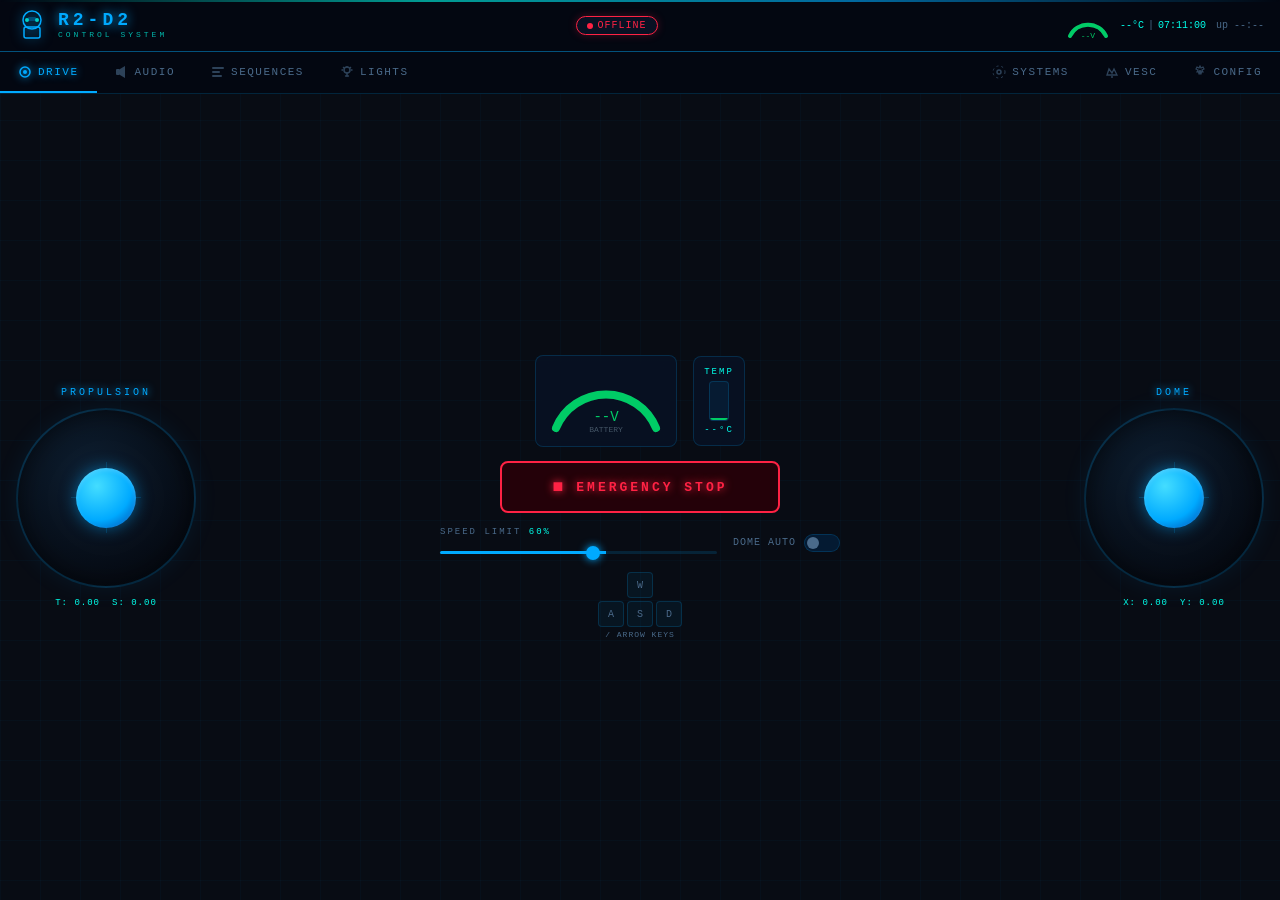
==== commit 9b5f1bf4: "UI: fix alignement servo rows + onglets ajustement à droite - servo-row : inputs 52→38px, gap 8→4px," ====
--- a/android/app/src/main/assets/index.html
+++ b/android/app/src/main/assets/index.html
@@ -87,6 +87,7 @@
     <svg width="14" height="14" viewBox="0 0 14 14" class="tab-icon"><circle cx="7" cy="5" r="3" fill="none" stroke="currentColor" stroke-width="1.5"/><path d="M7 8 L7 11" stroke="currentColor" stroke-width="1.5" stroke-linecap="round"/><path d="M5.5 11 L8.5 11" stroke="currentColor" stroke-width="1.3" stroke-linecap="round"/><line x1="7" y1="1" x2="7" y2="2.5" stroke="currentColor" stroke-width="1.3"/><line x1="3" y1="2" x2="4" y2="3" stroke="currentColor" stroke-width="1.3"/><line x1="11" y1="2" x2="10" y2="3" stroke="currentColor" stroke-width="1.3"/><line x1="1.5" y1="5" x2="3" y2="5" stroke="currentColor" stroke-width="1.3"/><line x1="12.5" y1="5" x2="11" y2="5" stroke="currentColor" stroke-width="1.3"/></svg>
     LIGHTS
   </button>
+  <div class="tab-spacer"></div>
   <button class="tab" data-tab="systems">
     <svg width="14" height="14" viewBox="0 0 14 14" class="tab-icon"><circle cx="7" cy="7" r="2" fill="none" stroke="currentColor" stroke-width="1.5"/><circle cx="7" cy="7" r="6" fill="none" stroke="currentColor" stroke-width="1" stroke-dasharray="2 3"/></svg>
     SYSTEMS
--- a/android/app/src/main/assets/css/style.css
+++ b/android/app/src/main/assets/css/style.css
@@ -234,6 +234,8 @@
 
 .tabbar::-webkit-scrollbar { display: none; }
 
+.tab-spacer { flex: 1; }  /* pousse les onglets suivants à droite */
+
 .tab {
   flex: 0 0 auto;
   background: none;
@@ -1417,16 +1419,18 @@
 .servo-row {
   display: flex;
   align-items: center;
-  gap: 8px;
-  padding: 6px 0;
+  gap: 4px;
+  padding: 5px 0;
   border-bottom: 1px solid rgba(0,170,255,0.06);
+  min-width: 0;
 }
 
 .servo-name {
-  flex: 1;
-  font-size: 11px;
-  color: var(--text-dim);
-  letter-spacing: 0.5px;
+  width: 22px;
+  flex: none;
+  font-size: 10px;
+  color: var(--text-dim);
+  letter-spacing: 0.3px;
   text-transform: uppercase;
 }
 
@@ -1450,8 +1454,10 @@
 /* Servo per-panel calibration inputs */
 .servo-calib-wrap {
   display: flex;
-  gap: 4px;
-  align-items: center;
+  gap: 2px;
+  align-items: center;
+  flex: 1;
+  min-width: 0;
 }
 
 .servo-calib-label {
@@ -1473,6 +1479,12 @@
   font-size: 11px;
   text-align: center;
 }
+.servo-angle-in::-webkit-inner-spin-button,
+.servo-angle-in::-webkit-outer-spin-button {
+  -webkit-appearance: none;
+  margin: 0;
+}
+.servo-angle-in[type=number] { -moz-appearance: textfield; }
 
 .servo-angle-in:focus {
   outline: none;
@@ -1634,6 +1646,7 @@
 .btn:active { opacity: 0.7; }
 
 .btn.btn-sm    { padding: 5px 10px; font-size: 10px; }
+.btn.btn-xs    { padding: 3px 6px;  font-size: 9px; letter-spacing: 0.5px; }
 .btn.btn-active { background: rgba(0, 100, 200, 0.3); border-color: var(--blue); color: var(--blue); }
 .btn.btn-dark   { background: rgba(0, 0, 0, 0.4); }
 .btn.btn-danger { background: rgba(60, 0, 15, 0.6); border-color: var(--red); color: var(--red); }
